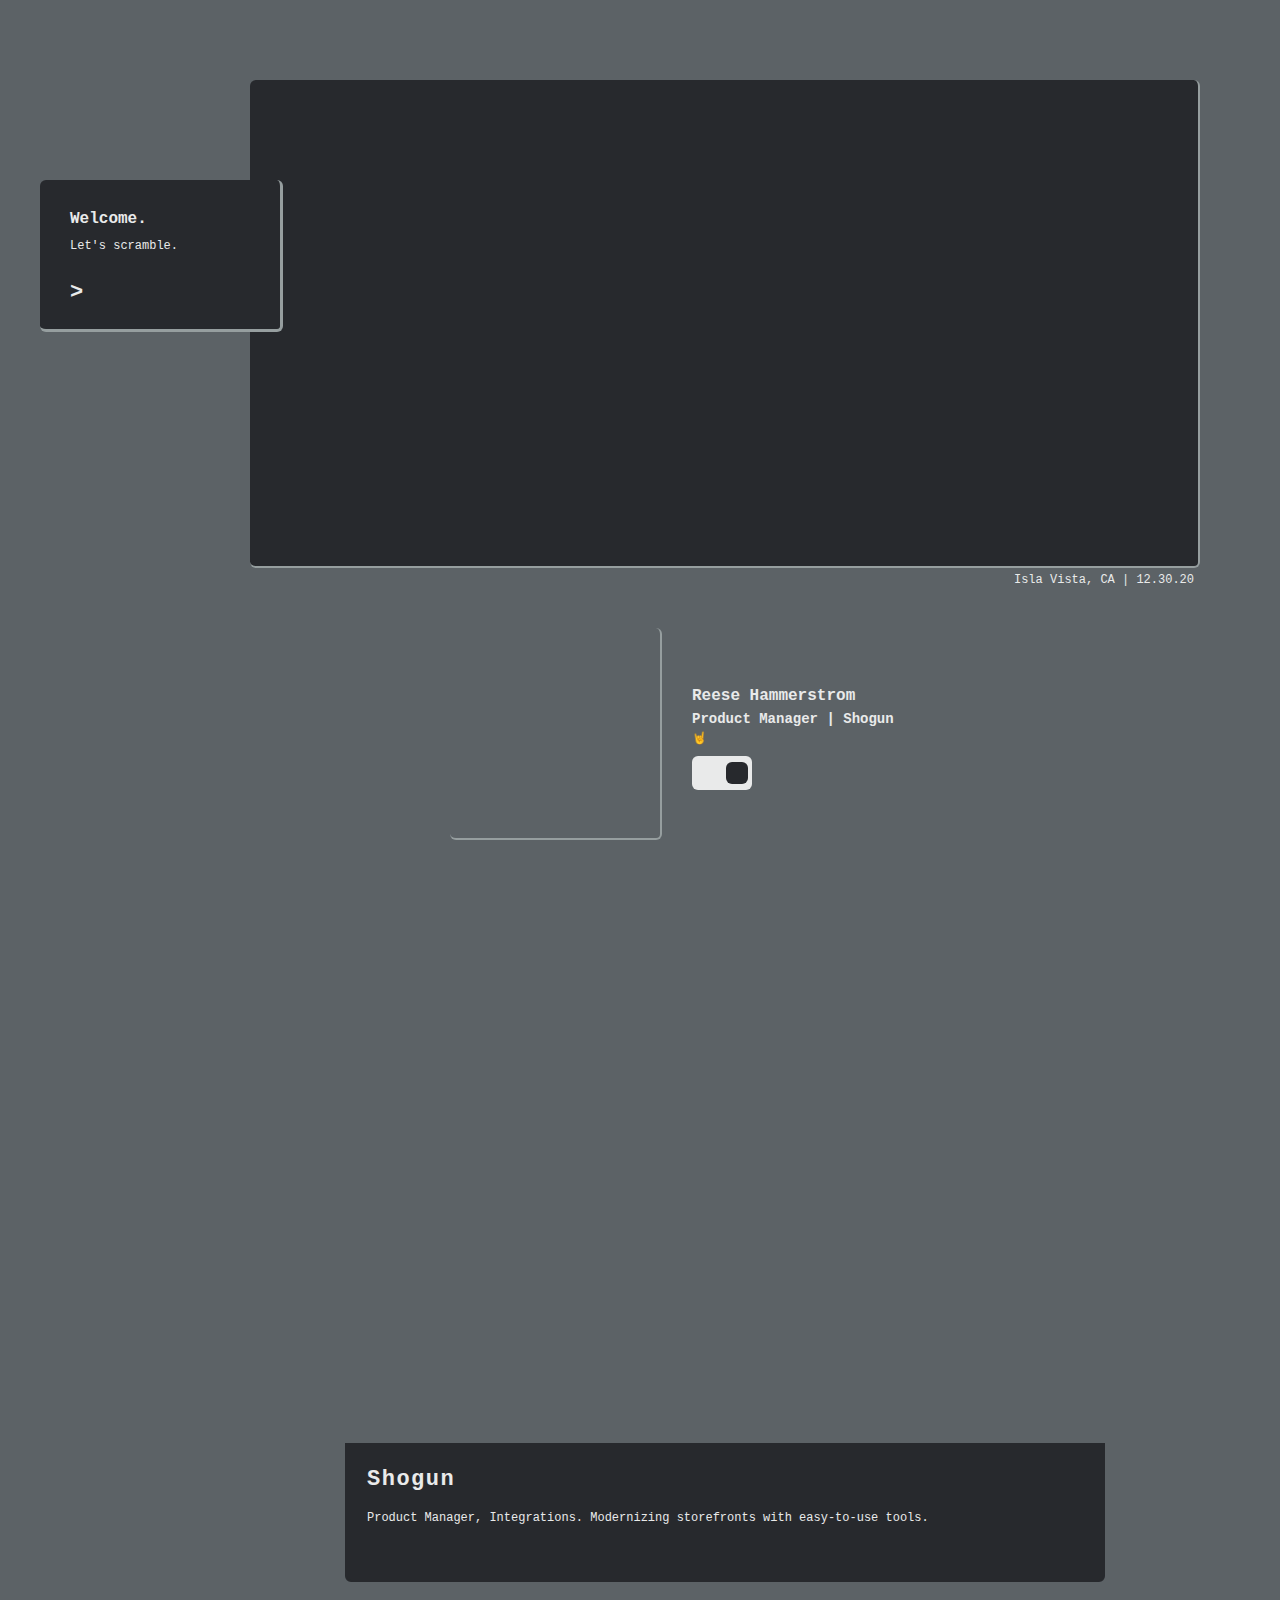
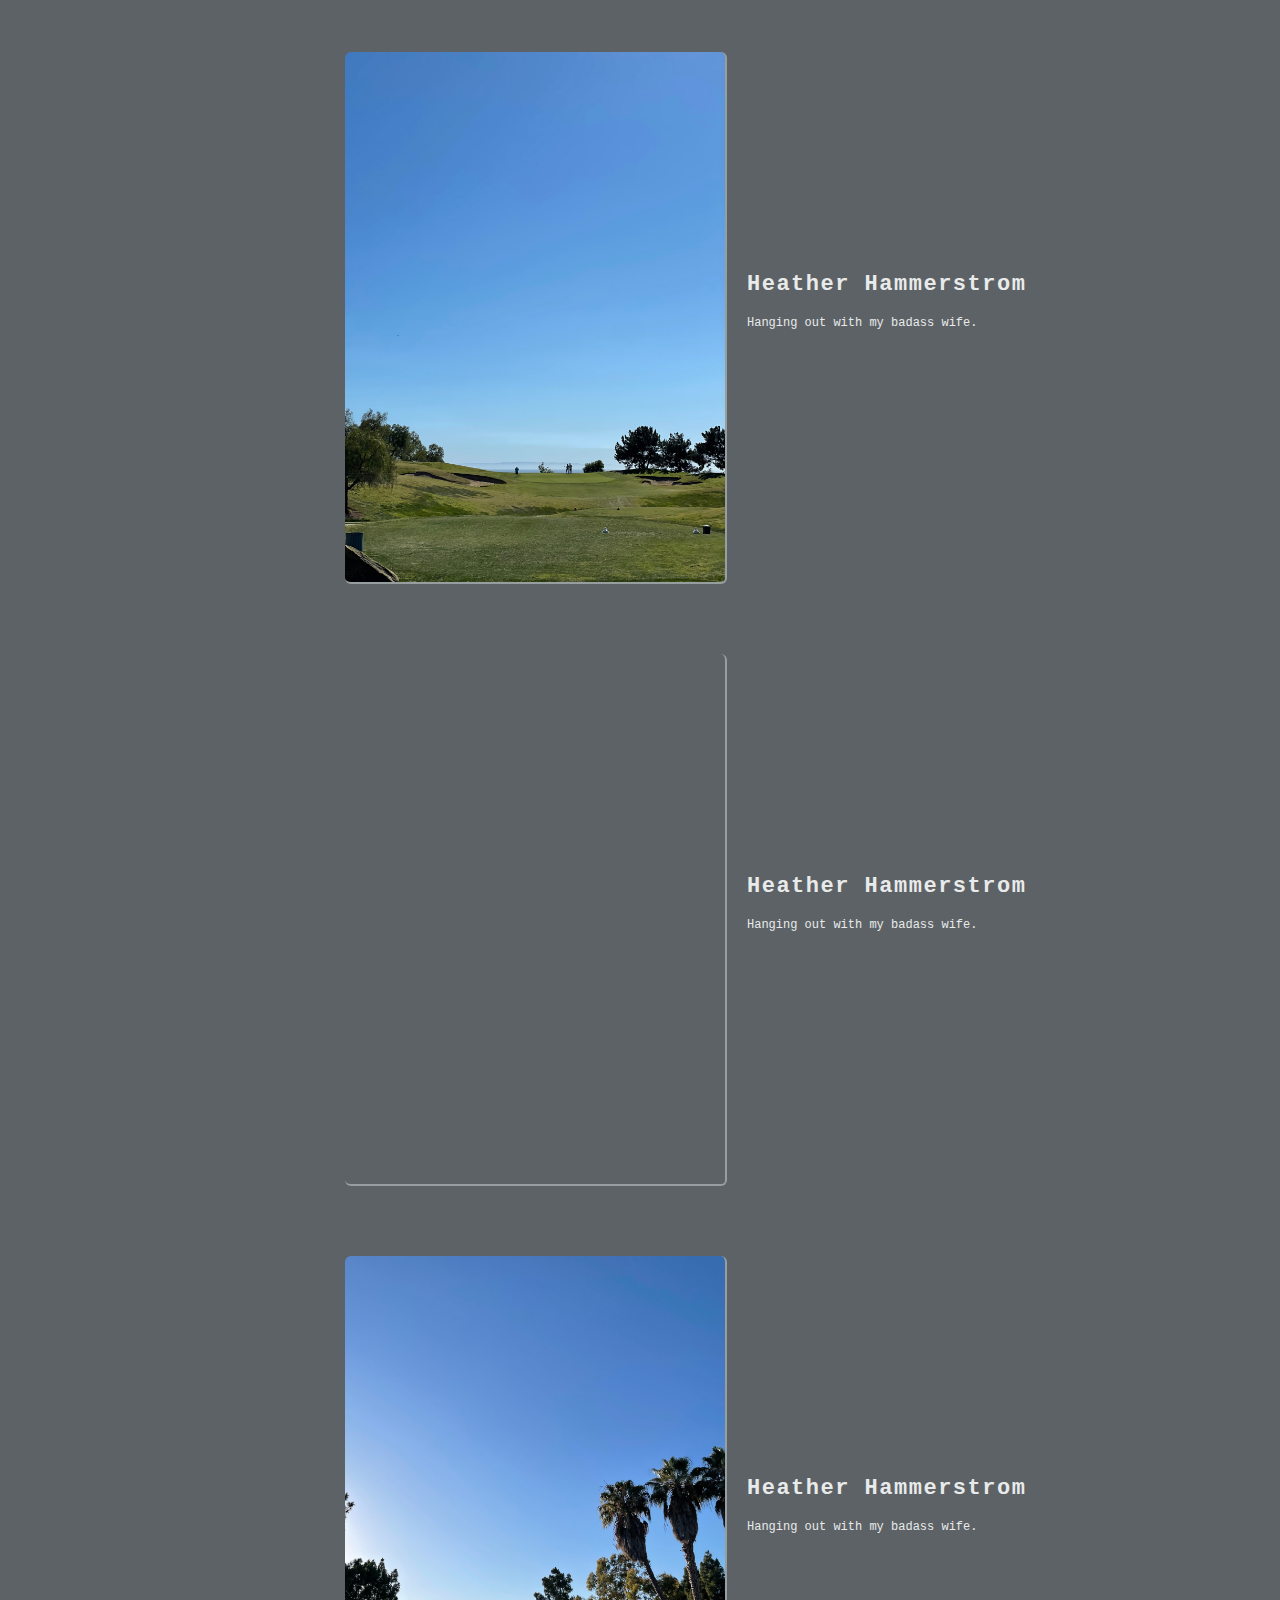
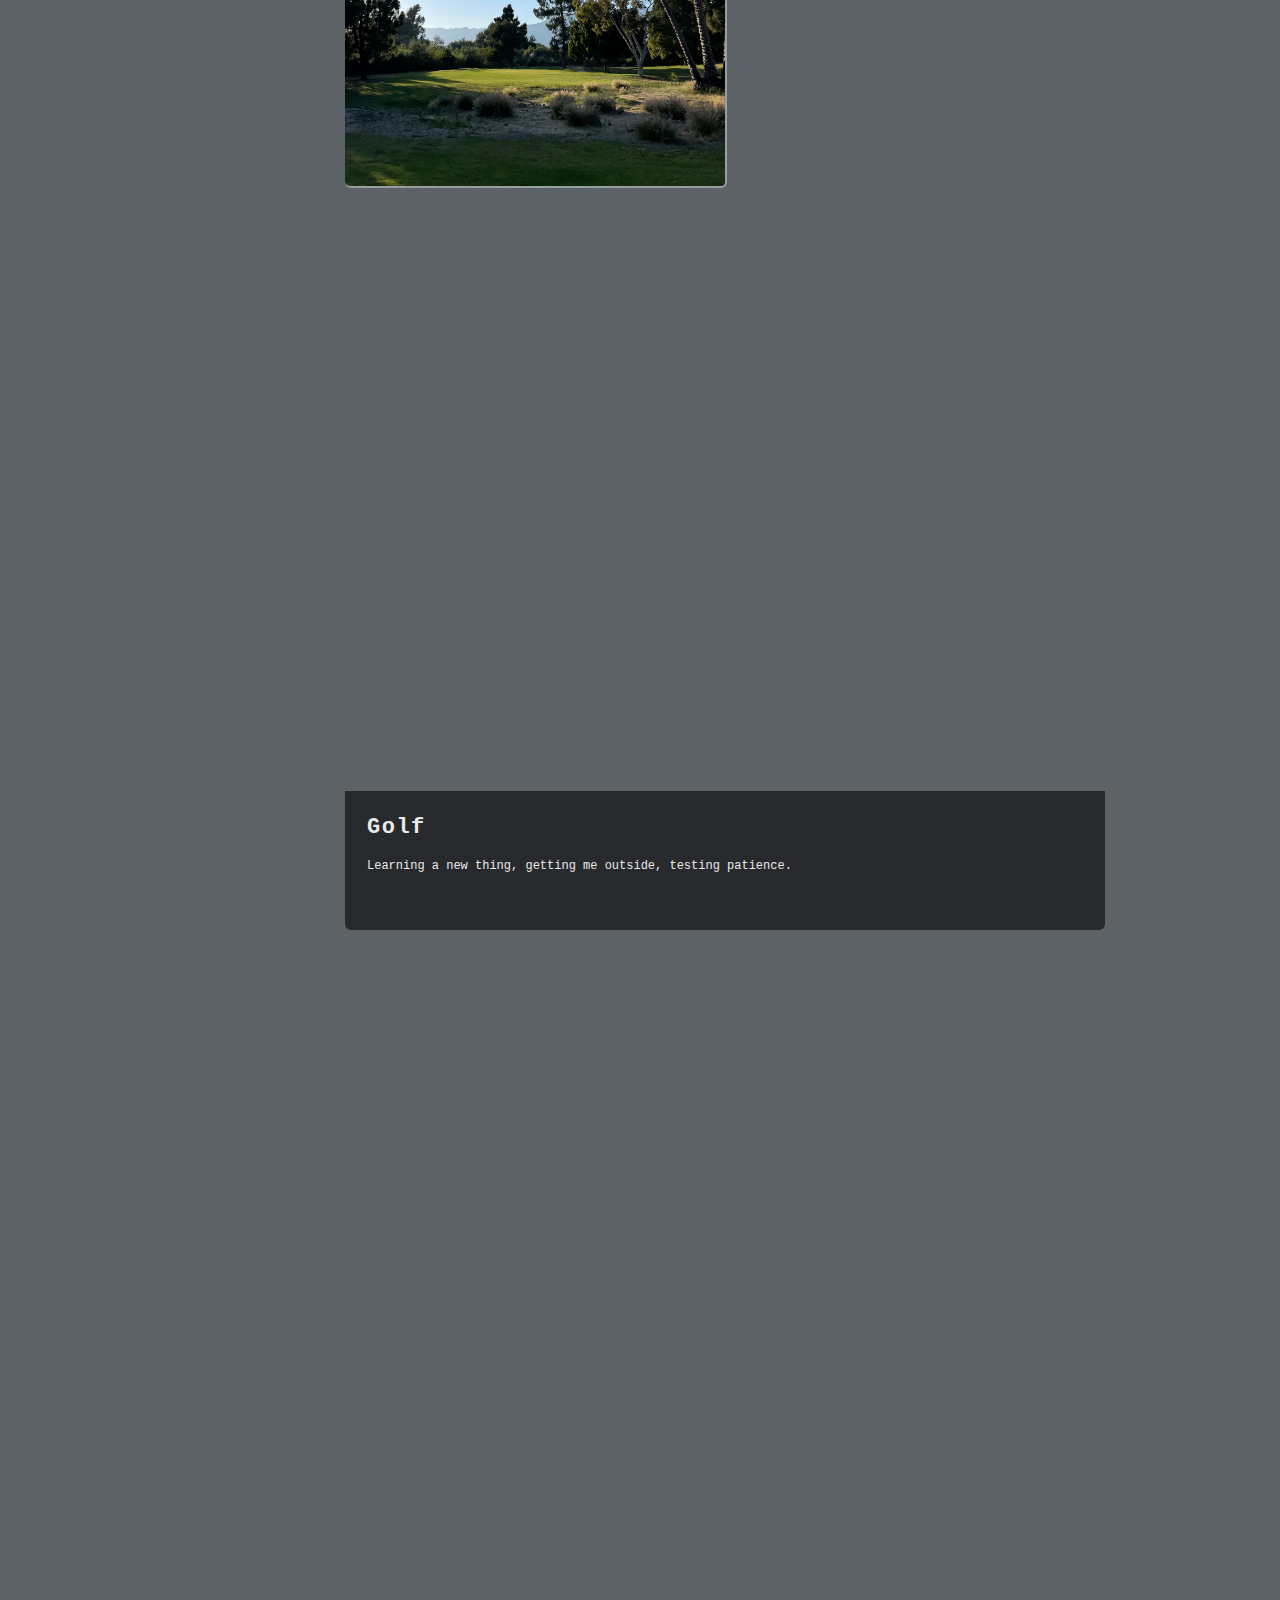
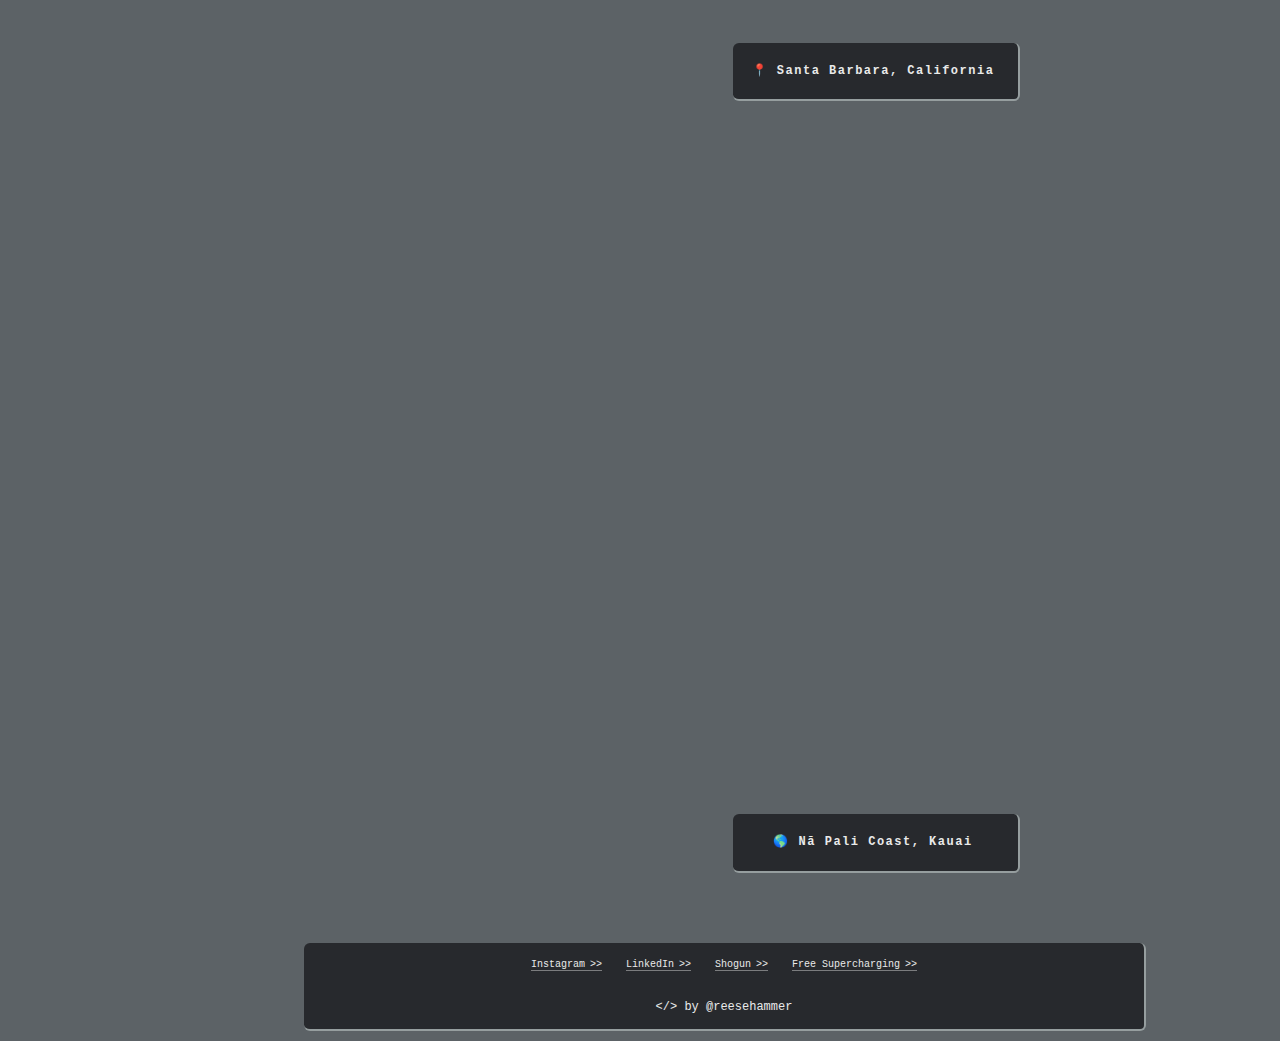
==== index.html @ 876a8505 "Update index.html" ====
<!DOCTYPE html>

<!--

----------------------------
----------------------------
----------------------------

||||||||||||      |||      |||
|||      |||      |||      |||
|||      |||      |||      |||
||||||||||||      |||      |||
||| \\\           ||||||||||||
|||  \\\          |||      |||
|||   \\\         |||      |||
|||    \\\        |||      |||
|||     \\\eese   |||      |||ammerstrom

----------------------------
----------------------------
----------------------------

Hey, what are you looking at? ;)
Pardon the slopy code, haven't figured out proper git forking yet

reesehammerstrom@gmail.com

-->


<html>

  <head>

    <title>@reesehammer</title>
    <link rel="stylesheet" type="text/css" href="home.css">
    <meta name="viewport" content="width=device-width,initial-scale=1.0 ,user-scalable=no">
	   <link rel="shortcut icon" type="image/png" href="hero_1.jpg"/>
	<!-- Global site tag (gtag.js) - Google Analytics -->
	<script async src="https://www.googletagmanager.com/gtag/js?id=G-FH03NK1CF1"></script>
	<script>
	  window.dataLayer = window.dataLayer || [];
	  function gtag(){dataLayer.push(arguments);}
	  gtag('js', new Date());

	  gtag('config', 'G-FH03NK1CF1');
	</script>

  </head>

  <body>

    <div class="master_wrap darkmode" id="toggleTheme">

      <div class="desktop">
    		<div class="d_cont">
    			<div class="d_content">
    				<h1>Welcome.</h1>
    				<p>Let's scramble.</p><div class="cycle">
                <section>
                	<h3>
                		<div>
                			<span>July 12<sup>th</sup> | Glen Annie</span>
                      <span>Heather</span>
                			<span>July 19 | TBD</span>
                			<span>July 26 | TBD</span>
                      <span>Invite only.</span>
                		</div>
                	</h3>
                </section>
              </div>
    			</div>
    		</div>
    	</div>


    <div class="mobile">
  		<!-- Main btn to open nav hide for now
        <div class="nav_btn" id="nav_btn">
          <button onclick="openNav()">+</button>
        </div>
      -->
  		<!-- Btn to close the nav when it's open -->
  		<div class="nav_hide_btn hide" id="close_nav">
  			<div class="close_nav">
  				<button onclick="closeNav()"></button>
  			</div>
  		</div>


  		<!-- The nav   -->
		<div class="nav hide" id="nav_bar">
  			<div class="nav_wrap">
	  				<div class="item">
	  					<button onclick="window.location.href = 'https://reesehammer.com/airtable'; " href="https://reesehammer.com/airtable">AirTable</button>
	  				</div>
		  			<div class="item">
		  				<button onclick="window.location.href = 'https://getshogun.com/'; " href="https://getshogun.com/">Yo</button>
		  			</div>
		  			<div class="item">
		  				<button onclick="window.location.href = 'https://getshogun.com/'; " href="https://getshogun.com/">Yo</button>
		  			</div>
		  			<div class="item">
		  				<button onclick="open_contact()">+</button>
		  			</div>
  			</div>
  		</div>


  		<!-- Nav Block (+) -->
  		<div class="hide" id="block_plus">
  			<div class="block">
	  			<div class="block_cont">
	  				<p>Yo</p>
	  			</div>
  			</div>
  		</div>


		<!-- hero img in hero -->
		<div class="intro" style="background-image: url(kauai.jpg);">

		</div><p class="caption">Isla Vista, CA | 12.30.20</p>



  		<div class="hero-fade">
        <div class="profile-img" style="background-image: url(headshot2020.jpg)">
  			</div>

  			<div class="intro-cont">
  				<div class="hero-txt">
            <h1>Reese Hammerstrom</h1>
            <h2>Product Manager | Shogun</h2>
            <p>&#129304;</p>

            <!-- theme changer -->
            <div class="togglebtn">
              <button onclick="toggleTheme()"></button>

              <label class="switch">
                <!-- <input type="checkbox"> -->
                <span class="slider round"></span>
              </label>
            </div>

          </div>
  			</div>
      </div><div class="main-content">

  			<!-- Start intro section -->

        <div class="quote">
          <div class="img-2" style="background-image: url(shogun.jpg);"></div>
          <div>
            <h3>Shogun</h3>
            <p>Product Manager, Integrations. Modernizing storefronts with easy-to-use tools.</p>
          </div>
        </div>

        <div class="quote horz">
          <div class="img-2" style="background-image: url(glen_2.jpg);"></div>
          <div>
            <h3>Heather Hammerstrom</h3>
            <p>Hanging out with my badass wife.</p>
            <!-- <p>Photo by <a href="http://seanrcollier.com/shop" target="_blank">Sean Collier</a></p> -->
          </div>
        </div>
	    
	<div class="quote horz">
          <div class="img-2" style="background-image: url(muni_18.jpg);"></div>
          <div>
            <h3>Heather Hammerstrom</h3>
            <p>Hanging out with my badass wife.</p>
            <!-- <p>Photo by <a href="http://seanrcollier.com/shop" target="_blank">Sean Collier</a></p> -->
          </div>
        </div>

	<div class="quote horz">
          <div class="img-2" style="background-image: url(twin_6.jpg);"></div>
          <div>
            <h3>Heather Hammerstrom</h3>
            <p>Hanging out with my badass wife.</p>
            <!-- <p>Photo by <a href="http://seanrcollier.com/shop" target="_blank">Sean Collier</a></p> -->
          </div>
        </div>

        <div class="quote">
          <div class="img-2" style="background-image: url(golf2.jpg);"></div>
          <div>
            <h3>Golf</h3>
            <p>Learning a new thing, getting me outside, testing patience.</p>
          </div>
        </div>

        <div class="quote full">
          <div class="img-2" style="background-image: url(sb.jpg);"></div>
          <div>
            <h3>&#x1f4cd; Santa Barbara, California</h3>
          </div>
        </div>

        <div class="quote full">
          <div class="img-2" style="background-image: url(han_bay.jpg);"></div>
          <div>
            <h3>&#127758; Nā Pali Coast, Kauai</h3>
          </div>
        </div>

		    	<!-- </div> -->


    </div>

 	<section class="footer">

    <div>
        <a target="_blank" href="https://www.instagram.com/reesehammer">Instagram</a>
        <a target="_blank" href="https://www.linkedin.com/in/reesehammer/">LinkedIn</a>
        <a target="_blank" href="https://getshogun.com/">Shogun</a>
        <a target="_blank" href="https://ts.la/reese51104
    ">Free Supercharging</a>
    </div>

    <div>
        <p>&lt;/&gt; by @reesehammer</p>
    </div>


</section></div>


  <!-- Toggle Theme -->
  <script>

    function toggleTheme() {
        var toggleThemeToDark = document.getElementById("toggleTheme");
        toggleThemeToDark.classList.toggle("lightmode");

        var toggleThemeToLight = document.getElementById("toggleTheme");
        toggleThemeToLight.classList.toggle("darkmode");

        var addStickButtonOne = document.getElementById("toggleTheme");
        toggleThemeToDark.classList.add("stay");
    }

  </script>


 	<!-- Open Nav -->
 	<script>

 		function openNav() {
		  	var hide_nav_btn = document.getElementById("nav_btn");
		  	hide_nav_btn.classList.add("hide");

		  	var open_nav = document.getElementById("nav_bar");
		  	open_nav.classList.remove("hide");

		  	var open_nav_2 = document.getElementById("nav_bar");
		  	open_nav_2.classList.add("nav-is-open");

		  	var close_nav_btn = document.getElementById("close_nav");
		  	close_nav_btn.classList.remove("hide");

        var nav_operer_animate_change  = document.getElementById("nav_btn");
        nav_operer_animate_change = add("nav-has-opened")
		}

	</script>


	<!-- Menu Close -->
	<script>

		function closeNav() {
			var close_close_btn_2 = document.getElementById("close_nav");
			close_close_btn_2.classList.add("hide");

			var close_nav_2 = document.getElementById("nav_bar");
			close_nav_2.classList.add("hide");

			var open_og_nav = document.getElementById("nav_btn");
			open_og_nav.classList.remove("hide");

			var block_1_close = document.getElementById("block_plus");
			block_1_close.classList.add("hide");
		}

	</script>

	<!-- Blaock 1 btn -->
	<script>

		function open_contact() {
			var block_plus = document.getElementById("block_plus");
			block_plus.classList.toggle("hide");
		}

	</script>





</div>

</body>
<!--

"Your world is a living expression of how you are using and have used your mind."
- Earl Nightingale

-->
</html>
---- home.css ----
/*

Colors:

DarkMode:
- White: #e9eaea
- Borders: #969E9F
- Link Underline: #e9eaea6e
- DarkMode Background Light: #5C6266
- DarkMode Background Dark: #27292d

LightMode:
- White: #27292d
- Borders: #969E9F
- DarkMode Background Light: #5C6266
- DarkMode Background Dark: #e9eaea


Other:
- [old] Dark: #18191a
- [old]: Light White: #e9eaead6

Media Query Notes:

Change desktop class on mobile:
	@media(max-width: 726px){
		.desktop {
			display: none;
		}
	}

only aply these classes to desktop:
	@media (min-width: 727px) {
		.mobile {
			width: 100%;
			margin: 80px 80px 0px 250px;
		}
	}

*/

/* Sitewide */

@font-face {
	font-family: Prime-Light;
	src: url(Prime/Prime-Light.woff) format('woff');
}
@font-face {
	font-family: Prime-Regular;
	src: url(Prime/Prime-Regular.woff) format('woff');
}

/* Lightmode On */
.lightmode, .lightmode .d_cont, .lightmode .main-content, .lightmode .quote div:nth-child(2), .lightmode .quote.horz div:nth-child(2), .lightmode .footer {
	background-color: #e9eaea;
}
.lightmode h1, .lightmode h2, .lightmode h3, .lightmode h3 span, .lightmode h4, .lightmode p, .lightmode a {
	color: #27292d;
}
.lightmode a {
	border-bottom: 1px solid #27292d6e;
}
.lightmode .d_cont {
	border-right:  3px solid #5C6266;
	border-bottom: 3px solid #5C6266;
	border-top: 1px solid #5C6266;
	border-left: 1px solid #5C6266;
	padding: 29px 20px 10px 19px;
}
.lightmode .intro {
	border-bottom: 2px solid #5C6266;
}
.lightmode .profile-img {
	border-right:  2px solid #5C6266;
	border-bottom: 2px solid #5C6266;
}
.lightmode .quote div:nth-child(2), .lightmode .quote.full div:nth-child(2), .lightmode .footer {
	border: 2px solid #5C6266;
}
.lightmode .footer {
	padding: 8px 40px 10px 38px;
}
.lightmode .togglebtn, .stay.darkmode .togglebtn {
		position: fixed;
    top: 10px;
    right: 10px;
    transition: 0.3s;
}

@media (max-width: 726px) {
	.lightmode .togglebtn {

	}
}

/* Lightmode Off */


/* StandardPageType */
.StandardPageType .footer div .togglebtn {
	margin: 0px 0px 0px 0px;
}
.StandardPageType.lightmode .togglebtn, .StandardPageType.stay.darkmode .togglebtn  {
    position: fixed;
    bottom: 10px;
		top: 91%;
    right: 10px;
    transition: 0.1s;
}
.StandardPageType .intro-cont {
	height: 100%;
}
.StandardPageType .footer {
	text-align: left;
	min-height: 131px;
	padding: 30px 10px 10px 20px;
}
.StandardPageType .footer div:first-child > div {
	margin: 0px;
}
.StandardPageType .footer p {
	margin: auto 8px auto auto;
}
.StandardPageType .footer div {
	margin: 0px;
}
.StandardPageType .mobile {
	margin: 80px 80px 0px 80px;
}
.StandardPageType .intro {
	background-position: 50% 69%;
}

@media (max-width: 727px) {
	.StandardPageType .mobile {
	    width: 100%;
	    margin: 0px 0px 0px 0px;
	}
}
/* StandardPageType Off */



h1 {
	font-family: Prime-Regular, "Courier Bold", Courier, Georgia, Times, "Times New Roman",
	serif; font-size: 16px;
	font-style: normal;
	font-variant: normal;
	font-weight: 700;
	margin: 0px 0px ;
	color: #e9eaea;
	line-height: 1.2;
	margin-bottom: 5px;
}
h2 {
	font-family: Prime-Light, "Courier Bold", Courier, Georgia, Times, "Times New Roman",
	serif; font-size: 14px;
	font-style: normal;
	font-variant: normal;
	font-weight: 700;
	margin: 0px 0px ;
	color: #e9eaea;
}

h3 {
	font-family: Prime-Light, "Courier Bold", Courier, Georgia, Times, "Times New Roman", serif;
	font-size: 22px;
	font-style: normal;
	font-variant: normal;
	font-weight: 700;
	margin: 0px 0px 10px 0px ;
	color: #e9eaea;
	line-height: 1.4;
	letter-spacing: 1.5px;
}
h3 span {
	margin-left: 6px;
	margin-top: 4px;
	position: absolute;
	overflow: hidden;
	opacity: 0;
	color: #e9eaea;
	font-weight: 600;
	letter-spacing: 2px;
	font-size: 14px;
	font-family: Prime-Regular, "Courier Bold", Courier, Georgia, Times, "Times New Roman", serif;
	max-width: 300px;
}
h4 {
	font-family: Prime-Light, "Courier Bold", Courier, Georgia, Times, "Times New Roman", serif;
	font-size: 14px;
	font-style: normal;
	font-variant: normal;
	font-weight: 100;
	padding: 50px 0px 5px 0px;
	margin: 0;
	color: #e9eaea;
	letter-spacing: 1.4px;
}
p {
	font-family: Prime-Light, "Courier Bold", Courier, Georgia, Times, "Times New Roman", serif;
	font-size: 12px;
	font-style: normal;
	font-variant: normal;
	font-weight: 400;
	line-height: 2;
	margin: 0px 0px ;
	color: #e9eaea;
}
a {
	font-family: Prime-Light, "Courier Bold", Courier, Georgia, Times, "Times New Roman", serif;
	font-size: 10px;
	font-style: normal;
	font-variant: normal;
	font-weight: 400;
	line-height: 2;
	margin: 0px 0px ;
	color: #e9eaea;
	text-decoration: none;
	border-bottom: 1px solid #e9eaea6e;
}
a::after {
	content: '>>';
	margin-left: 5px;
	font-size: 10px;
}
a.anchor::after {
	content: 'vv';
	margin-left: 5px;
	font-size: 10px;
}
ul {
	margin: 0px 0px;
	padding: 0px 0px 0px 17px;
}
li {
	font-family: Prime-Light, "Courier Bold", Courier, Georgia, Times, "Times New Roman", serif;
	color: #e9eaea;
	font-size: 12px;
	margin: 10px 0px 0px 0px;
	line-height: 1.5;
	list-style-type: circle;
}
body, body > div {
    min-height: 100%;
    background-color: #5C6266;
		margin: 0px;
}

/* highest level container */
.master_wrap {
	display: flex;
}

/* Theme Changer*/
.togglebtn {
	padding: 5px 0px;
	display: flex;
}

/* DESKTOP */
.desktop {
}

.d_cont {
	width: 200px;
	background-color: #27292D;
	display: flex;
	border-right: 3px solid #969E9F;
	border-radius: 6px;
	border-bottom: 3px solid #969E9F;
	position: fixed;
	padding: 30px 20px 10px 20px;
	/* margin: auto; */
	top: 20%;
	left: 40px;
}
.d_content {
	margin: auto auto auto 10px;
}

/* Desktop Nav */
@media (min-width: 1285px) {
	.close_nav {
		bottom: 85px !important;
		right: 65px !important;
	}
}


@media(max-width: 726px){
	.desktop {
		display: none;
	}
}


/* MOBILE */
@media (min-width: 727px) {


	.mobile {
		width: 100%;
		margin: 80px 80px 0px 250px;
	}

	.nav_btn {
		right: 85px !important;
	}

	.close_nav {
		padding: 3px !important;
		width: 40px !important;
    height: 40px !important;
		background-color: #27292d !important;
	}

	.close_nav button {
		background-color: #18191a !important;
	}
}
/*
Go here to upload images:
http://www.freeimagehosting.net/upload.php
*/


/* toggle button*/

.togglebtn button {
	width: 60px;
	height: 34px;
	z-index: 1;
	opacity: 0;
	padding: 0px;
	border: none;
}

.switch {
  position: relative;
  display: inline-block;
  width: 60px;
  height: 34px;
	margin-left: -60px;
}

.switch input {
  opacity: 0;
  width: 0;
  height: 0;
}

.slider {
  position: absolute;
  cursor: none;
  top: 0;
  left: 0;
  right: 0;
  bottom: 0;
  background-color: #27292D;
  -webkit-transition: .4s;
  transition: .4s;
}

.slider:before {
  position: absolute;
  content: "";
  height: 22px;
  width: 22px;
  left: 4px;
  bottom: 6px;
  background-color: #e9eaea;
  -webkit-transition: .4s;
  transition: .4s;
}

input:checked + .slider, .darkmode .slider {
  background-color: #e9eaea;
}

input:checked + .slider:before, .darkmode .slider:before {
  -webkit-transform: translateX(30px);
  -ms-transform: translateX(30px);
  transform: translateX(30px);
	background-color: #27292D;
}

.slider.round {
  border-radius: 6px;
}

.slider.round:before {
  border-radius: 6px;
}

/* end switch  */



/* Dev 032820 */

/* vvv NAV BTSN vvv */
.nav_btn {
	width: 50px;
	height: 50px;
	position: fixed;
	bottom: 85px;
	right: 15px;
	display: flex;
	animation: nav_fade 1.3s;
}
.close_nav {
	background-color: #18191a;
	width: 20px;
	height: 20px;
	position: fixed;
	bottom: 10px;
	right: 10px;
	display: flex;
	z-index: 10;
	animation: open_nav_2 0.5s;
	padding-top: 3px;

}
.nav_btn button {
	height: 100%;
	width: 100%;
	background: #18191a;
	border: 0px;
	padding: 0px;
	color: #e9eaead6;
}
.close_nav button {
	height: 100%;
    width: 100%;
    color: #e9eaead6;
    font-size: 8px;
    padding: 0px;
    border: 0px;
    background-color: #27292d;
    transform: rotate(180deg);
}
.nav-btn .bar {
	height: 2px;
    background-color: #000;
    width: 100%;
    margin: 0 auto 1px auto;
    display: inline-block;
}
.hide {
	display: none;
}
/* ^^^ NAV BTNS ^^^ */

/* vvv NAV MENU vvv */
.nav {
	position: fixed;
	width:100%;
	max-width: 420px;
	bottom: -5px;
    animation: open_nav 0.4s;
    transition-timing-function: ease-in-out;
}
.nav_wrap {
	height: 100%;
	width: 100%;
	display: flex;
	background-color: #18191a;
	padding: 0px 0px 5px 0px;
	border-top: 1px solid #e9eaea50;
}
.item {
	width: 25%;
	height: 21vh;
	background-color: #18191a;
	display: flex;
}
.item button {
	color: #e9eaea;
    width: 100%;
    margin: auto;
    height: 69px;
    background-color: #18191a;
    border: none;
    border-right: 1px solid #e9eaea85;
		font-size: 12px;
}
.nav_wrap .item:last-child button {
    border-right: none;
}
/* ^^^ NAV MENU ^^^ */

/* Blocks */

.block {
	position: fixed;
    bottom: 21vh;
    background-color: #18191a;
    width: 100%;
		max-width: 420px;
    margin-bottom: 1px;
    animation: open_nav 0.4s;
    transition-timing-function: ease-in-out;
    height: 21vh;
    display: flex;
}

.block_cont {
	margin: auto;
}
.caption {
    text-align: right;
    margin-right: 6px;
}

.hero-txt h2 {}

.footer {
    margin: 40px auto 10px auto;
    background-color: #27292d;
    padding: 10px 40px;
    border-radius: 6px;
    border-right: 2px solid #969E9F;
    border-bottom: 2px solid #969E9F;
    text-align: center;
    width: 80%;
}

.footer a {
    margin: 0px 10px;
		font-family: Prime-Light, "Courier Bold", Courier, Georgia, Times, "Times New Roman", serif;
}

.footer div:first-child {
    margin-top: 0px;
}

.footer div {
    margin-top: 20px;
}

.footer div:last-child {
	display: flex;
}

.footer p {
	margin: 0px auto;
}

.horz {
	display: flex;
}

.img-2 {
    height: 530px;
    background-size: cover;
    background-position: 50% 50%;
    border-top-right-radius: 6px;
    border-top-left-radius: 6px;
    margin: auto;
    margin-bottom: 3px;
}

.horz .img-2 {
	min-height: 530px;
	width: 50%;
	border-radius: 6px;
	margin: 0px;
	border-right: 2px solid #969E9F;
	border-bottom: 2px solid #969E9F;
	background-position: 100% 50%;
}
.full .img-2 {
	height: 75vh;
	border-radius: 6px;
	background-position: 50% 50%;
}

.quote div:nth-child(2) {
    background-color: #27292D;
    padding: 20px 20px 50px 20px;
    border-bottom-right-radius: 6px;
    border-bottom-left-radius: 6px;
		border: 2px solid #27292D;
}
.quote.horz div:nth-child(2) {
	border-bottom-left-radius: 0px;
	margin: auto;
	margin-left: 0px;
	background-color: #5C6266;
	border: none;
}
.quote.full {
	width: calc(100% + 310px);
	margin-left: -240px;
}
.quote.full div:nth-child(2) {
	border-radius: 6px;
  max-width: 250px;
  margin: -35px 250px 0px auto;
	padding: 20px 20px 10px 15px;
	border-right: 2px solid #969E9F;
	border-bottom: 2px solid #969E9F;
	border-left: none !important;
	border-top: none !important;
	text-align: center;
}
.quote.full div:nth-child(2) h3 {
	font-size: 12px;
}


/* Animations */

@keyframes open_nav {
    0%   {transform: translateY(10px);}
    50%  {transform: translateY(-5px);}
    100% {transform: translateY(0px);}
}

@keyframes open_nav_2 {
	0%   {transform: translate(-5px, -5px);opacity: 0;}
    60% {opacity: 0.2;}
    100% {transform: translate(0px, 0px);opacity: 1;}
}
/* how do we so exit animations
looks like we might have to add to classes at the same time, but that's kind
*/



/* end nav menu */

/* start intro */
.intro {
	background-color: #27292d;
	color: #e9eaea;
	background-size:cover;
	background-position: 50% 30%;
	height: 54vh;
	/* animation: hero_slide 30s linear; */
	/* margin: 80px 80px 80px 80px; */
	border-radius: 6px;
	border-right: 2px solid #969E9F;
	border-bottom: 2px solid #969E9F;
	/* max-width: 800px; */
	/* border-top: 3px solid #969E9F; */
	/* border-left: 3px solid #969E9F; */
}

@keyframes hero_slide {
    0%   {background-position: 100% 50%;}
    100% {background-position: 0% 50%;}
}


.hero-fade {
	/* position: absolute; */
	/* height: 40vh; */
	width: 80%;
	/* background-image: linear-gradient(-170deg, #FFFFFF00 66%, #27292d 82%); */
	display: flex;
	/* max-width: 100%; */
	margin: 36px 0px 60px 20%;
}
.profile-img {
	height: 210px;
	width: 210px;
	background-size: cover;
	background-position: 54% 50%;
	border-radius: 6px;
	margin: auto 10px 0px 10px;
	border-right: 2px solid #969E9F;
	border-bottom: 2px solid #969E9F;
}

.intro-cont {
	margin: auto auto auto  20px;
	padding: 0px;
	height: 95px;
	display: flex;
	/* line-height: 1.2; */
	/* width: 100%; */
}
.hero-txt {
	margin: auto 0px auto 0px;
	/* width: 100%; */
}




.main-content {
	width: 100%;
	background-color: #5C6266;
}

/* Homepage hero */
.main {
    height: 500px;
    display: flex;
}
.header h1 {
	font-size: 32px;
	font-weight: 100;
	margin: 0px 0px;
	color: #ededed;
}
.header h2 {
	font-size: 18px;
	margin: 0px 0px;
	font-weight: 200;
	color: #ededed;
}
.header p {
	margin: 30 0 0px 0;
}


/* Reese dev 032920
.body-section-1 {
	width: 100%;
	background: #27292d;
	height: 75vh;
	display: flex;
}*/

.cycle section {
	margin: 0px auto 0px 0px;
	padding: 20px 0px 0px 0px;
	max-width: 300px;
}
.cycle h3 > div {
	display: inline;
}
.cycle h3 > div::before {
	content: '>';
}
.cycle.airtable h3 > div::before {
	content: 'How To';
}
.cycle span {
	animation: rotateWordsFirst 12s infinite;
	-webkit-animation: rotateWordsFirst 12s infinite;
}
.cycle.airtable span {
	animation: rotate3Items 12s infinite;
	-webkit-animation: rotate3Items 6s infinite;
}

.cycle span:nth-child(2) {
	-webkit-animation-delay: 2.4s;
	        animation-delay: 2.4s;
}
.cycle.airtable span:nth-child(2) {
	-webkit-animation-delay: 2s;
	        animation-delay: 2s;
}
.cycle span:nth-child(3) {
	-webkit-animation-delay: 4.8s;
	        animation-delay: 4.8s;
}
.cycle.airtable span:nth-child(3) {
	-webkit-animation-delay: 4s;
	        animation-delay: 4s;
}
.cycle.airtable span:nth-child(1)::after {
	content: '(1 of 3)';
	font-size: 6px;
	color: #a7a7a7;
	margin: 7px 0px 0px 3px;
	position: absolute;
}
.cycle.airtable span:nth-child(2)::after {
	content: '(2 of 3)';
	font-size: 6px;
	color: #a7a7a7;
	margin: 7px 0px 0px 3px;
	position: absolute;
}
.cycle.airtable span:nth-child(3)::after {
	content: '(3 of 3)';
	font-size: 6px;
	color: #a7a7a7;
	margin: 7px 0px 0px 3px;
	position: absolute;
}

.cycle span:nth-child(4) {
	-webkit-animation-delay: 7.2s;
	        animation-delay: 7.2s;
}
.cycle span:nth-child(5) {
	-webkit-animation-delay: 9.6s;
	        animation-delay: 9.6s;
}
.quote {
	padding: 0px;
	width: 80%;
	margin: 70px auto;
}



/* Reese Dev: 1:24AM
042620 */

/* pasted code from Nomad test page  */

@-webkit-keyframes rotateWordsFirst {
    0% {
			opacity: 1;
			-webkit-animation-timing-function: ease-in;
			animation-timing-function:
			ease-in;
			width: 100%;
		}
    100% {
			opacity: 1;
			width: 100%;
		}
}

@keyframes rotateWordsFirst {
	0% {
		opacity: 0.7;
		width: 100%;
		/* bottom: 0px; */
	}
	19% {
		/* top: 60px; */
		opacity:1;
	}
	20% {
		/* opacity:0.2; */
	}
	29% {
		/* opacity: 0.1; */
	}
	30% {
		/* top: -15px; */
		opacity: 0;
	}
	31% {
	}

	100% {
		width: 0%;
		opacity: 0;
	}
}

@keyframes rotate3Items {
	0% {
		opacity: 0.7;
		width: 100%;
		padding-left: 20px;
	}
	5% {
		padding-left: 24px;
	}
	20% {
		opacity:1;
		padding-left: 24px;
	}
	20% {
		padding-left: 24px
	}
	40% {
		opacity: 0;
		padding-left: 22px;
	}
	100% {
		width: 0%;
		opacity: 0;
	}
}

@keyframes nav_fade {
	0% {
		opacity: 0;
		bottom: 45px;
	}
	80% {
		opacity: 0;
		bottom: 45px;
	}
	100% {
		opacity: 1;
		bottom: 85px;
	}
}



/* Homepage Mobile Overrides */
@media (max-width: 727px) {
	.intro {
		border-right: 0px;
		border-top-left-radius: 0px;
		border-top-right-radius: 0px;
	}
	.hero-fade {
		margin: 30px 0px;
		width: 100%;
	}
	.profile-img {
		height: 15vh;
		width: 13vh;
	}
	.quote {
		width: calc(100% - 20px);
		margin: 70px 10px;
	}
	.quote.full {
		width: 100%;
		margin-left: 0px;
	}
	.img-2 {
		height: 330px;
	}
	.horz .img-2 {
		width: 100%;
		min-height: 330px;
	}
	.full .img-2 {
		height: 50vh;
		border-radius: 0px;
	}
	.quote.full div:nth-child(2) {
		margin: -23px auto 0px auto;
		padding: 10px 20px 0px 20px;
		text-align: center;
	}
	.footer {
		margin: 40px 5px 10px 5px;
		width: calc(100% - 90px);

	}

}






/* Noter */
.Noter .banner {
	width: 100%;
	height: 30vh;
	background-color: #27292d;
	display: flex;
	background-image: url(hero_1.jpg);
  background-size: cover;
  background-position: 50% 27%;
}
.Noter .banner h1 {
	line-height: 1;
	margin: 0px;
}
.Noter .banner div {
	border-top: 5px solid #e9eaead6;
	margin: 20px auto auto 20px;
	padding: 15px 60px 12px 15px;
	border-left: 5px solid #e9eaead6;
}
.Noter .option-1 {
	display:flex;
	width: 100%;
	height: 100%;
	background-color: #5C6266;
}
.Noter .option-1 ul {
	margin: 0px 0px;
  width: 100%;
  list-style-type: none;
  padding: 0px;
}
.Noter .option-1 li {
	display: flex;
	background-color: #27292d;
	padding: 30px 5px;
	width: 50%;
	margin: 0px auto 20px auto;
	border: 2px solid #e9eaead6;
	border-radius: 6px;
	border-top: 1px solid #e9eaead6;
	border-left: 1px solid #e9eaead6;
}
.Noter .option-1 li:first-child {
	margin-top: -55px;
}
@media (max-width: 726px) {
	.Noter .option-1 li {
		width: calc(100% - 40px);
		padding: 10px 0px;
	}
}
.Noter .option-1 a {
	display: flex;
}
.Noter .option-1 li > div {
	display: flex;
}
.Noter .option-1 .content {
	display: block;
}
.option-1 button {
	background-color: #27292d;
	color: #e9eaead6;
	border: 0px;
	font-family: Prime-Light, "Courier Bold", Courier, Georgia, Times, "Times New Roman", serif;
	padding: 0px;
	width: calc(100% - 13px);
	text-align: left;
	cursor: pointer;
	min-width: 150px;
}
.Noter .form {
	padding: 20px 0px;
}
.Noter .option-1 div {
	margin: auto;
}
.Noter .option-1 .hide {
	display: none;
}
/* End Noter */

/*
StandardPageType
- Bachelor Party Page
CTA to open/close form */
.BachParty h1 {
	font-size: 26px;
	margin: 40px 15px;
}
.BachParty h3 {
	margin: 0px 15px 0px 15px;
}
.BachParty h5 {
	padding: 0px 0px 10px 0px;
	color: #e9eaea;
	font-weight: 100;
	font-size: 18px;
	margin: 10px 0px 0px 0px;
	font-family: Prime-Regular, "Courier Bold", Courier, Georgia, Times, "Times New Roman",
	serif;
}
.BachParty.lightmode h5 {
	color: #27292d;
}
.BachParty .details a {
    font-size: 12px;
}
.BachParty .hero-txt h5:last-child {
	margin-bottom: 10px;
}
.BachParty .intro.light {
    display: none;
}
.BachParty.lightmode .intro.light {
    display: block;
}
.BachParty.lightmode .intro.dark {
    display: none;
}
.BachParty .main-content > h5 {
	margin-left: 15px;
}
.BachParty .hero-txt p {
	padding: 0px 0px 10px 0px;
}
.BachParty .intro-cont {
    margin: 15px 15px 70px 15px;
    background-color: #27292d;
    padding: 25px 30px 30px 30px;
    border-radius: 6px;
		letter-spacing: 0.5px;
		border-right: 2px solid #969E9F;
		border-bottom: 2px solid #969E9F;
}
.BachParty.lightmode .intro-cont {
	background-color: #e9eaea;
  border: 2px solid #969E9F;
  padding: 23px 30px 30px 28px;
}
.BachParty .hero-fade {
    display: block;
		margin: 0px;
    width: 100%;
}
.BachParty .details {
    background-color: #27292d;
    margin: 15px;
    border-radius: 6px;
    padding: 50px 50px 50px 50px;
		letter-spacing: 0.5px;
		border-right: 2px solid #969E9F;
		border-bottom: 2px solid #969E9F;
}
@media (max-width: 726px) {
	.BachParty .details {
		padding: 30px 15px 10px 15px;
	}
}
.BachParty .details p {
    margin-top: 15px;
}
.BachParty #rsvp-row a::after {
    display: none;
}
.BachParty #rsvp-row button {
    color: #27292d;
    background: #e9eaea;
    border-radius: 6px;
    padding: 12px 15px;
		font-family: Prime-Regular, "Courier Bold", Courier, Georgia, Times, "Times New Roman", serif;
		margin: 0px 0px 25px 0px;
}
.BachParty .footer {
    margin: 65px 15px 30px 15px;
    padding: 15px;
    width: calc(100% - 60px);
    min-height: 68px;
    text-align: center;
}
.BachParty.StandardPageType .footer div .togglebtn {
    margin: 0px auto;
}
/* bach party update 060821 */




/* End Bach Party */


/* Start Shogun Resume */
body .resume-shg {
	background-color: rgb(26, 33, 42);
}
body .resume-shg.lightmode, .resume-shg.lightmode .main-content, .resume-shg.lightmode .footer {
	background-color: rgb(50, 60, 74);
}
.resume-shg .main-content {
	background-color: rgb(26, 33, 42);
}
.resume-shg h1, .resume-shg.lightmode h1 {
	font-family: Lato, "Helvetica Neue", Helvetica, Arial, sans-serif;
	font-weight: 900;
  font-size: 20px;
  letter-spacing: 0.5px;
	color: #e9eaea;
}
.resume-shg h2, .resume-shg.lightmode h2 {
	font-family: Lato, "Helvetica Neue", Helvetica, Arial, sans-serif;
	color: #e9eaea;
	text-transform: uppercase;
	padding: 10px 0px 0px 0px;
}
.resume-shg h3, .resume-shg.lightmode h3 {
	font-family: Lato, "Helvetica Neue", Helvetica, Arial, sans-serif;
	font-size: 15px;
	color: #e9eaea;
}
.resume-shg h4 {
	font-family: Lato, "Helvetica Neue", Helvetica, Arial, sans-serif;
  text-transform: uppercase;
  color: #fff;
  font-weight: 900;
  font-size: 16px;
}
.resume-shg.lightmode h4, .resume-shg.lightmode li {
	color: rgb(26, 33, 42);
}
.resume-shg h4 span {
	text-transform: none;
}
.resume-shg p, .resume-shg a {
	font-family: Lato, "Helvetica Neue", Helvetica, Arial, sans-serif;
	letter-spacing: 0.02em;
}
.resume-shg .cv p {
    margin-bottom: 10px;
}
.resume.lightmode p {
	color: #e9eaea;
}
.resume-shg li {
	font-family: Lato, "Helvetica Neue", Helvetica, Arial, sans-serif;
	margin: 12px 0px 0px 0px ;
	letter-spacing: 0.02em;
}
.resume-shg li span {
    margin-left: 5px;
    color: rgb(79, 98, 123);
}
.lightmode.resume-shg li span {
    margin-left: 2px;
    color: rgb(26, 33, 42);
}
.resume-shg ul ul {
	padding: 0px 0px;
}
.resume-shg ul ul li {
	padding-bottom: 15px;
	list-style-type: none;
}
.resume-shg .hero-fade, .resume-shg .profile-img {
	display: block;
	margin: 0px auto;
	max-width: 275px;
}
.resume-shg .profile-img {
	border-right: 2px solid rgb(79, 98, 123);
  border-bottom: 2px solid rgb(79, 98, 123);
}
.resume-shg .profile-img {
	width: 275px;
}
.resume-shg .intro-cont {
	margin: 12px 0px 22px 12px;
}
.resume-shg .hero-txt h4 {
	padding: 5px 0px 0px 0px;
	font-size: 14px;
	text-transform: none;
	color: #e9eaea;
}
.resume-shg .cta a {
	background-color: rgb(231, 75, 144);
	border: 1px solid rgb(231, 75, 144);
	padding: 8px 14px 6px 14px;
	text-transform: uppercase;
	color: rgb(255, 255, 255);
	border-radius: 2px;
	font-size: 11px;
	letter-spacing: 1px;
	line-height: 14px;
	cursor: pointer;
	word-spacing: -0.3px;
	display: inline-flex;
	margin: 0px 0px 15px 0px;
}
.resume-shg.lightmode .footer .cta a {
	border: 1px solid rgb(231, 75, 144);
}
.resume-shg .cta a::after {
	display: none;
}
.resume-shg .intro {
	height: 16vh;
}
.resume-shg .icon::after {
	display: none;
}
.resume-shg .icon {
	border-bottom: none;
}
.resume-shg .icon img {
	margin: 10px 0px 0px 0px;
	width: 20px;
	height: 20px;
}
.resume-shg .quote {
	background-color: rgb(50, 60, 74);
	padding: 0px 0px 50px 0px;
	margin: 0px auto 70px auto;
	border-radius: 6px;
	max-width: 800px;
}
.resume-shg .quote.objective, .resume-shg .quote.references {
	padding: 40px 0px 50px 0px;
}
.resume-shg .quote.references a {
    font-size: 12px;
}
.resume-shg.lightmode .quote {
	background-color: #e9eaea;
}
.resume-shg .quote > div {
	padding: 0px 40px;
}
.resume-shg .main-content > div:last-child {
	margin: 0px auto 40px auto;
}
.resume-shg .page-title {
	display: flex;
}
.resume-shg .page-title h3 {
	font-size: 20px;
  border-bottom: 1px solid rgb(79, 98, 123);
  margin: 0px 0px 40px 0px;
}
.resume-shg .title {
	margin: 0px auto;
	width: 80%;
	max-width: 800px;
}
.resume-shg .footer {
	background-color: rgb(26, 33, 42);
	border: none;
	min-height: 179px;
	margin: 0px auto 40px auto;
	padding: 0px;
	text-align: center;
}
.resume-shg .footer p {
	margin: 10px 0px 0px 0px;
}
.resume-shg.lightmode .footer p {
	color: #e9eaea;
}
.resume-shg .footer a {
	font-size: 12px;
}
.resume-shg.lightmode .footer a {
	color: #e9eaea;
	border-bottom: 1px solid #e9eaea6e;
}
.resume-shg.StandardPageType .footer div .togglebtn {
	margin: 0 auto;
}

.resume-shg.darkmode .slider:before {
	background-color: rgb(26, 33, 42);
}
.resume-shg.lightmode .slider {
	background-color: rgb(26, 33, 42);
}
.resume-shg .switch {
	height: 30px;
}
.resume-shg .slider.round:before {
	border-radius: 50%;
	bottom: 4px;
	left: 4px;
}
.resume-shg.lightmode .slider.round:before {
	left: 7px;
}
.resume-shg .slider.round {
	border-radius: 30px;
	transition: all 0.2s ease 0s;
}

@media (max-width: 727px) {
	.resume-shg .hero-fade {
		margin: 50px auto 60px auto;
	}
	.resume-shg .profile-img {
		margin: 0px 0px 0px 0px;
		width: 150px;
	}
	.resume-shg .intro-cont {
    margin: 16px 0px 22px 0px;
	}
	.resume-shg .title {
		width: calc(100% - 40px);
	}
	.resume-shg .quote > div {
		padding: 0px 20px;
	}
	.resume-shg li span {
	  display: none;
	}
	.resume-shg.StandardPageType .footer div .togglebtn {
		right: 12px;
	}
}

/* End Shogun Resume */
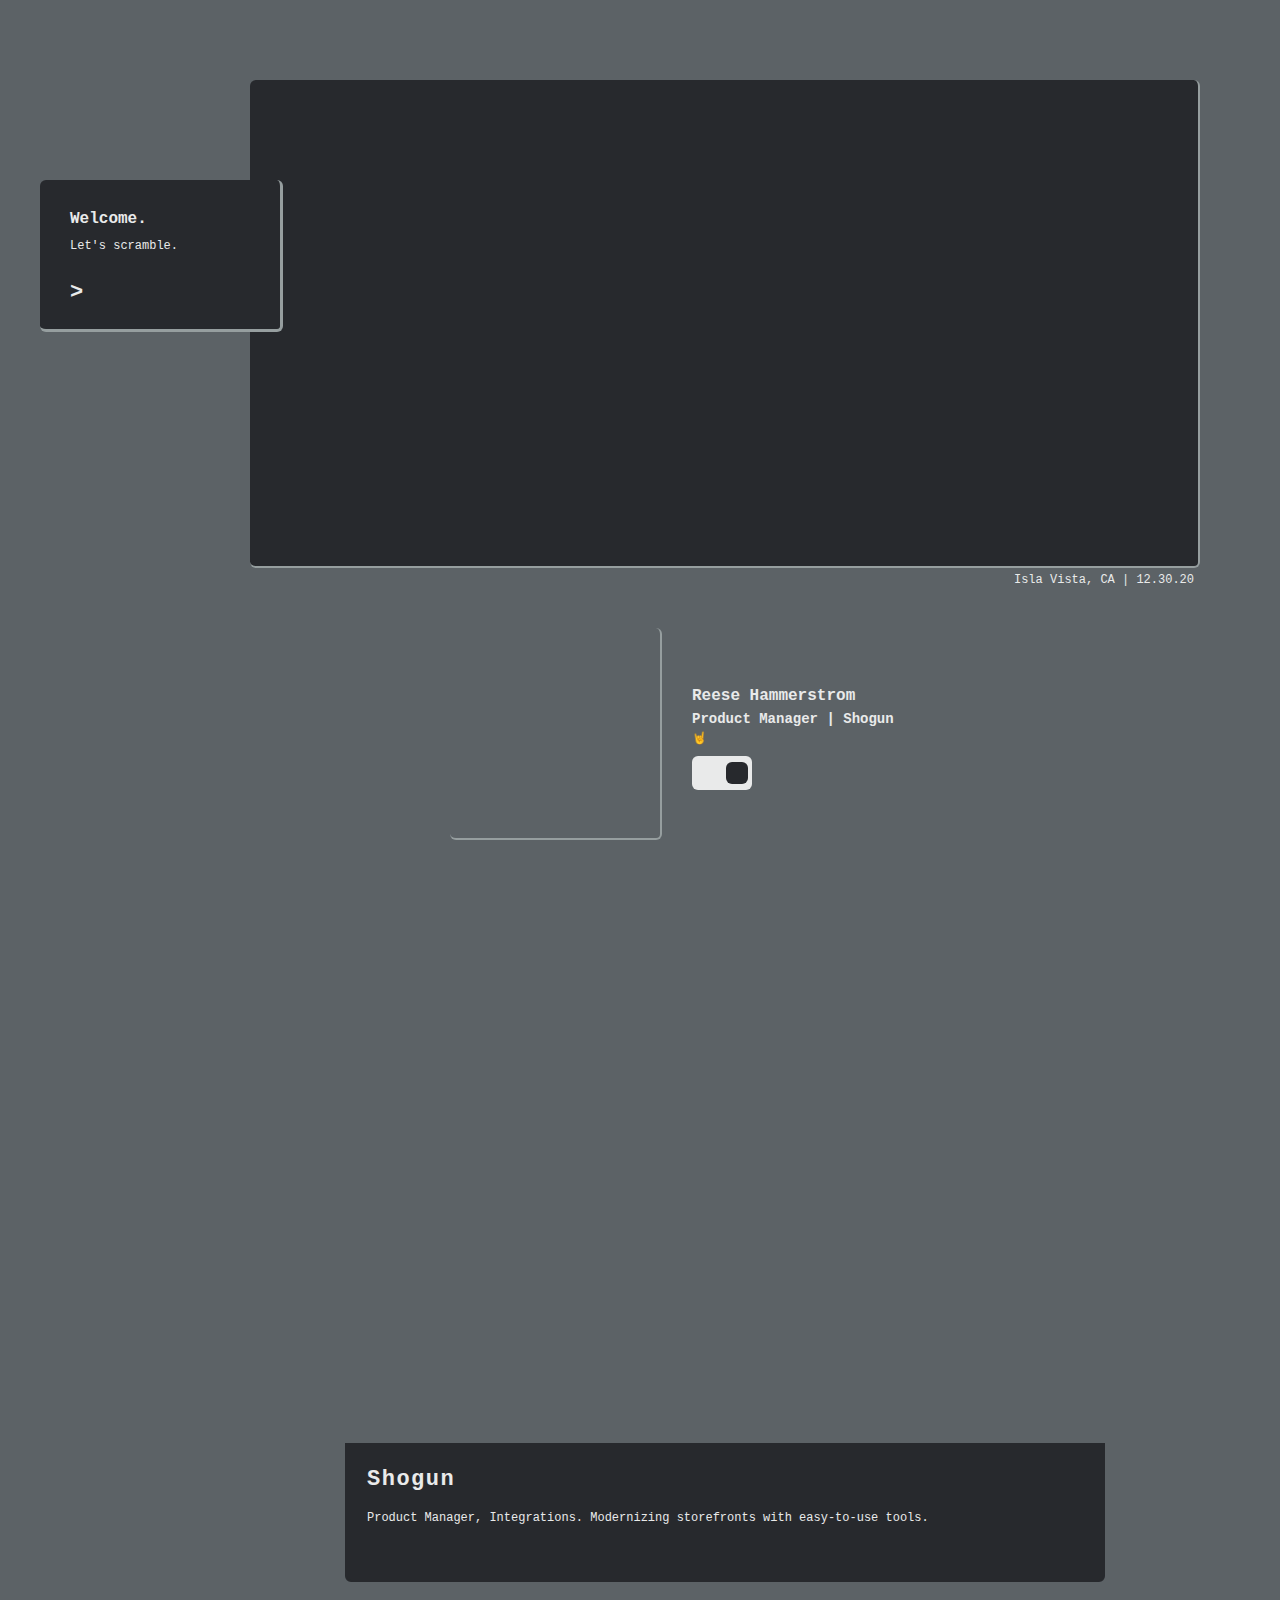
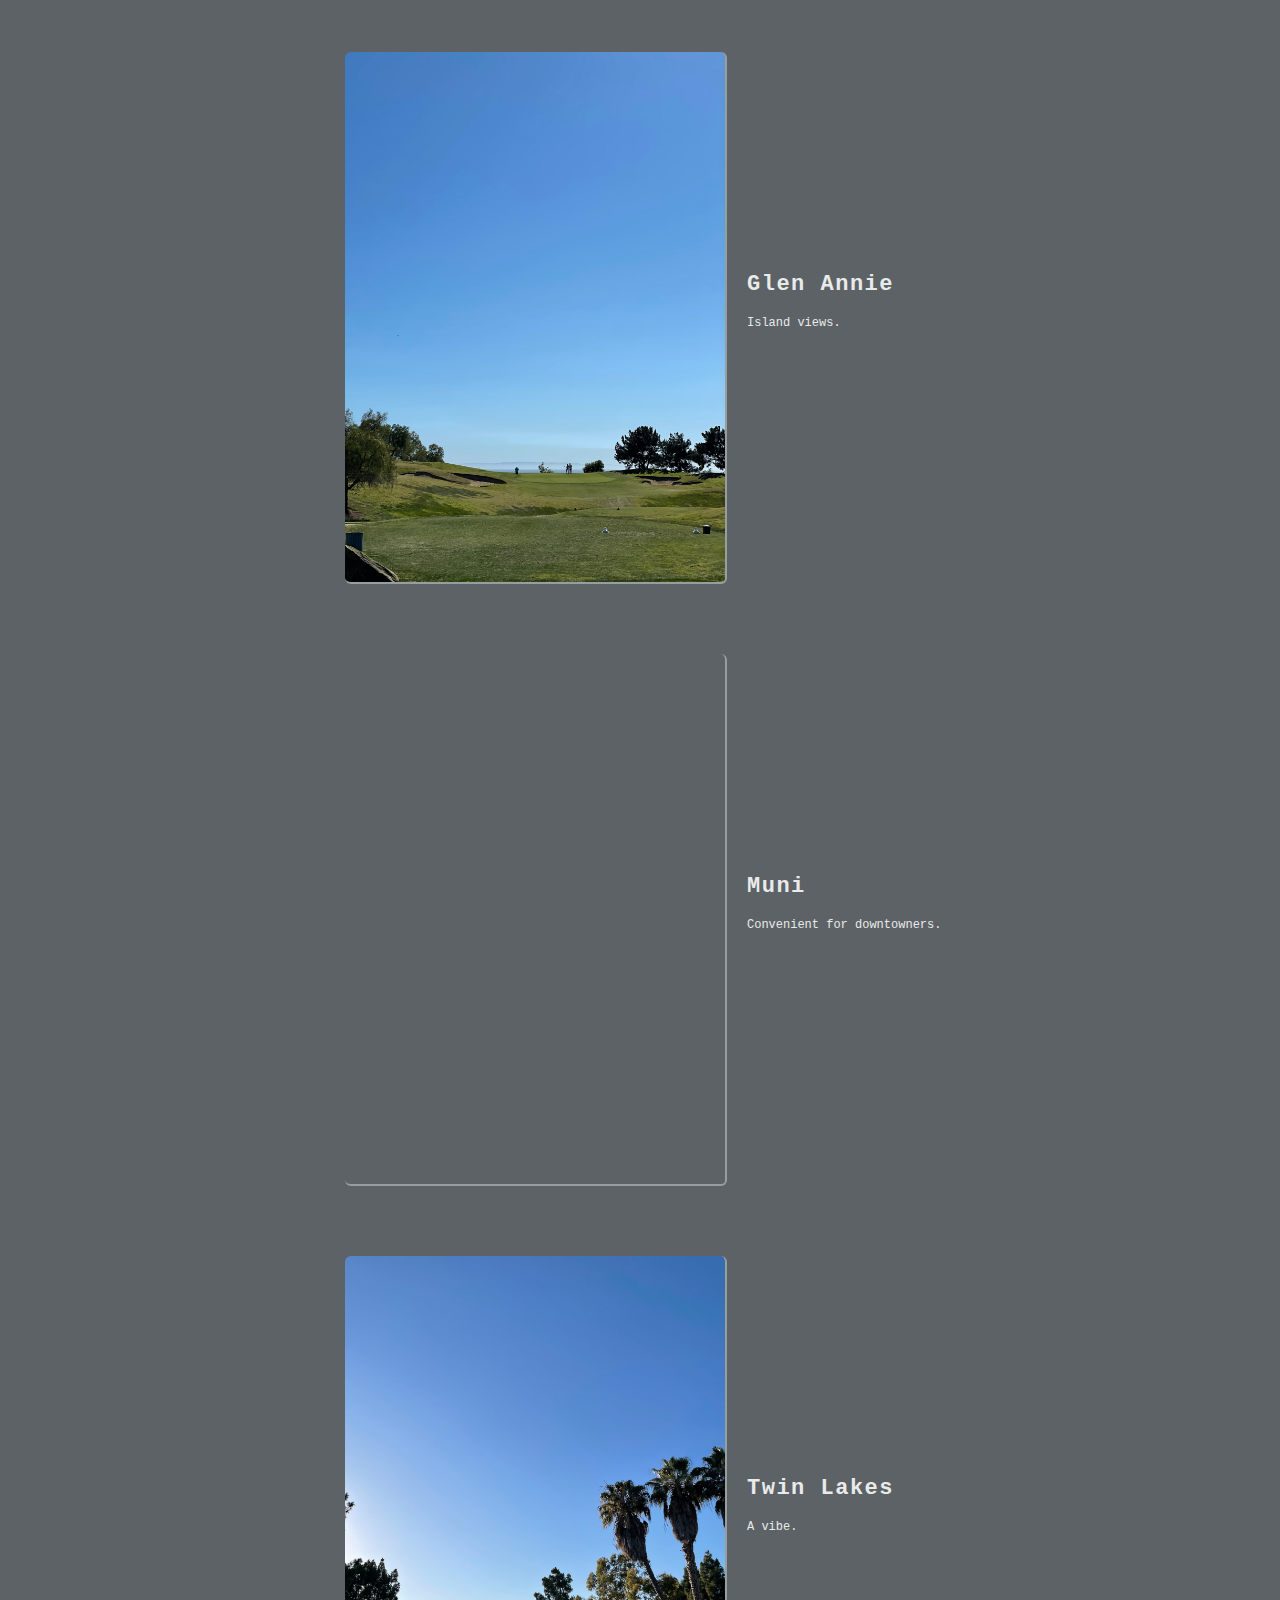
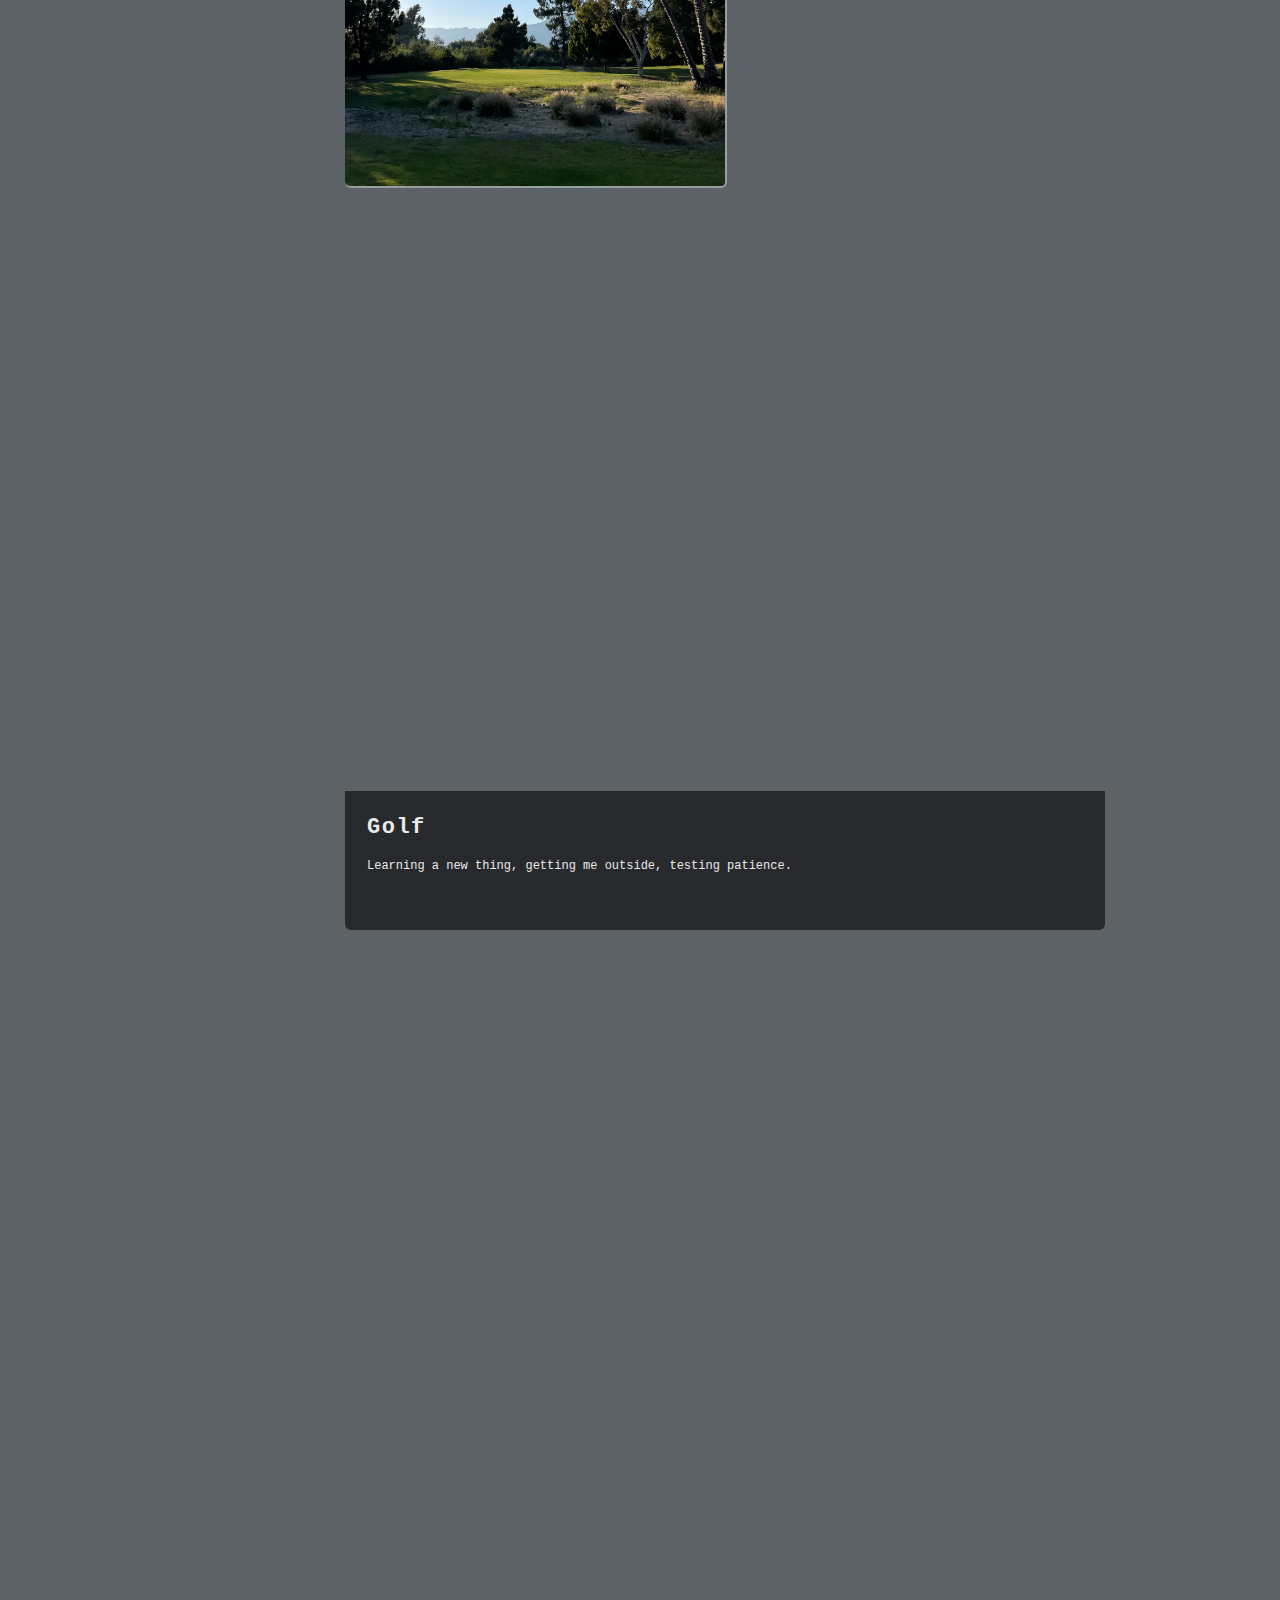
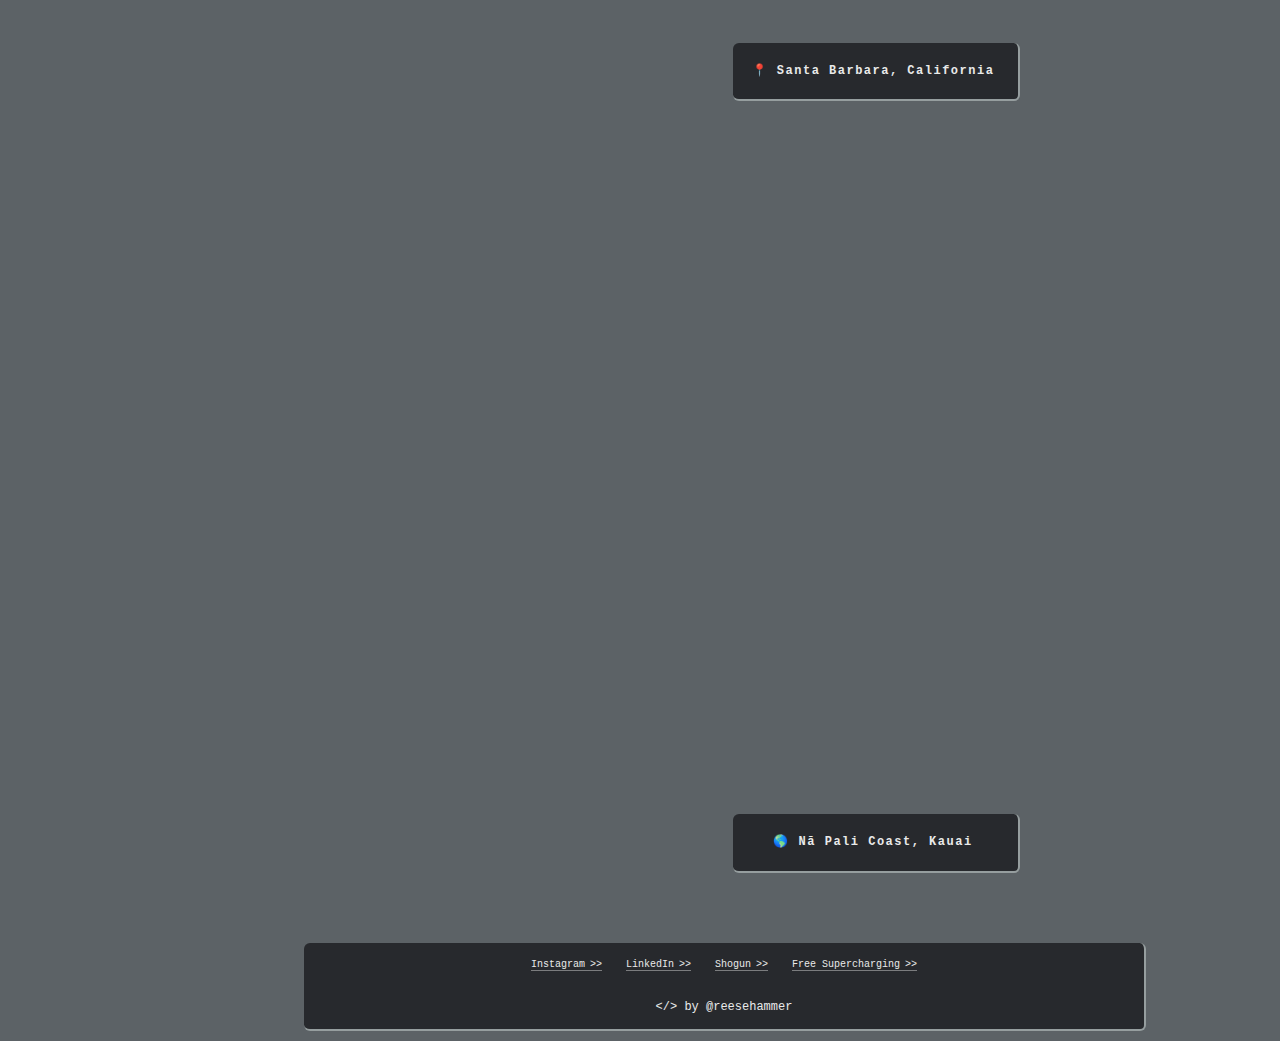
==== commit ac6314c7: "Update index.html" ====
--- a/index.html
+++ b/index.html
@@ -161,27 +161,24 @@
         <div class="quote horz">
           <div class="img-2" style="background-image: url(glen_2.jpg);"></div>
           <div>
-            <h3>Heather Hammerstrom</h3>
-            <p>Hanging out with my badass wife.</p>
-            <!-- <p>Photo by <a href="http://seanrcollier.com/shop" target="_blank">Sean Collier</a></p> -->
+            <h3>Glen Annie</h3>
+            <p>Island views.</p>
           </div>
         </div>
 	    
 	<div class="quote horz">
           <div class="img-2" style="background-image: url(muni_18.jpg);"></div>
           <div>
-            <h3>Heather Hammerstrom</h3>
-            <p>Hanging out with my badass wife.</p>
-            <!-- <p>Photo by <a href="http://seanrcollier.com/shop" target="_blank">Sean Collier</a></p> -->
+            <h3>Muni</h3>
+            <p>Convenient for downtowners.</p>
           </div>
         </div>
 
 	<div class="quote horz">
           <div class="img-2" style="background-image: url(twin_6.jpg);"></div>
           <div>
-            <h3>Heather Hammerstrom</h3>
-            <p>Hanging out with my badass wife.</p>
-            <!-- <p>Photo by <a href="http://seanrcollier.com/shop" target="_blank">Sean Collier</a></p> -->
+            <h3>Twin Lakes</h3>
+            <p>A vibe.</p>
           </div>
         </div>
 
--- a/home.css
+++ b/home.css
@@ -570,6 +570,9 @@
 	border-bottom: 2px solid #969E9F;
 	background-position: 100% 50%;
 }
+.horz .img-2:first-child {
+    background-position: 100% 100%;
+}
 .full .img-2 {
 	height: 75vh;
 	border-radius: 6px;
@@ -636,7 +639,7 @@
 	background-color: #27292d;
 	color: #e9eaea;
 	background-size:cover;
-	background-position: 50% 30%;
+	background-position: 50% 60%;
 	height: 54vh;
 	/* animation: hero_slide 30s linear; */
 	/* margin: 80px 80px 80px 80px; */
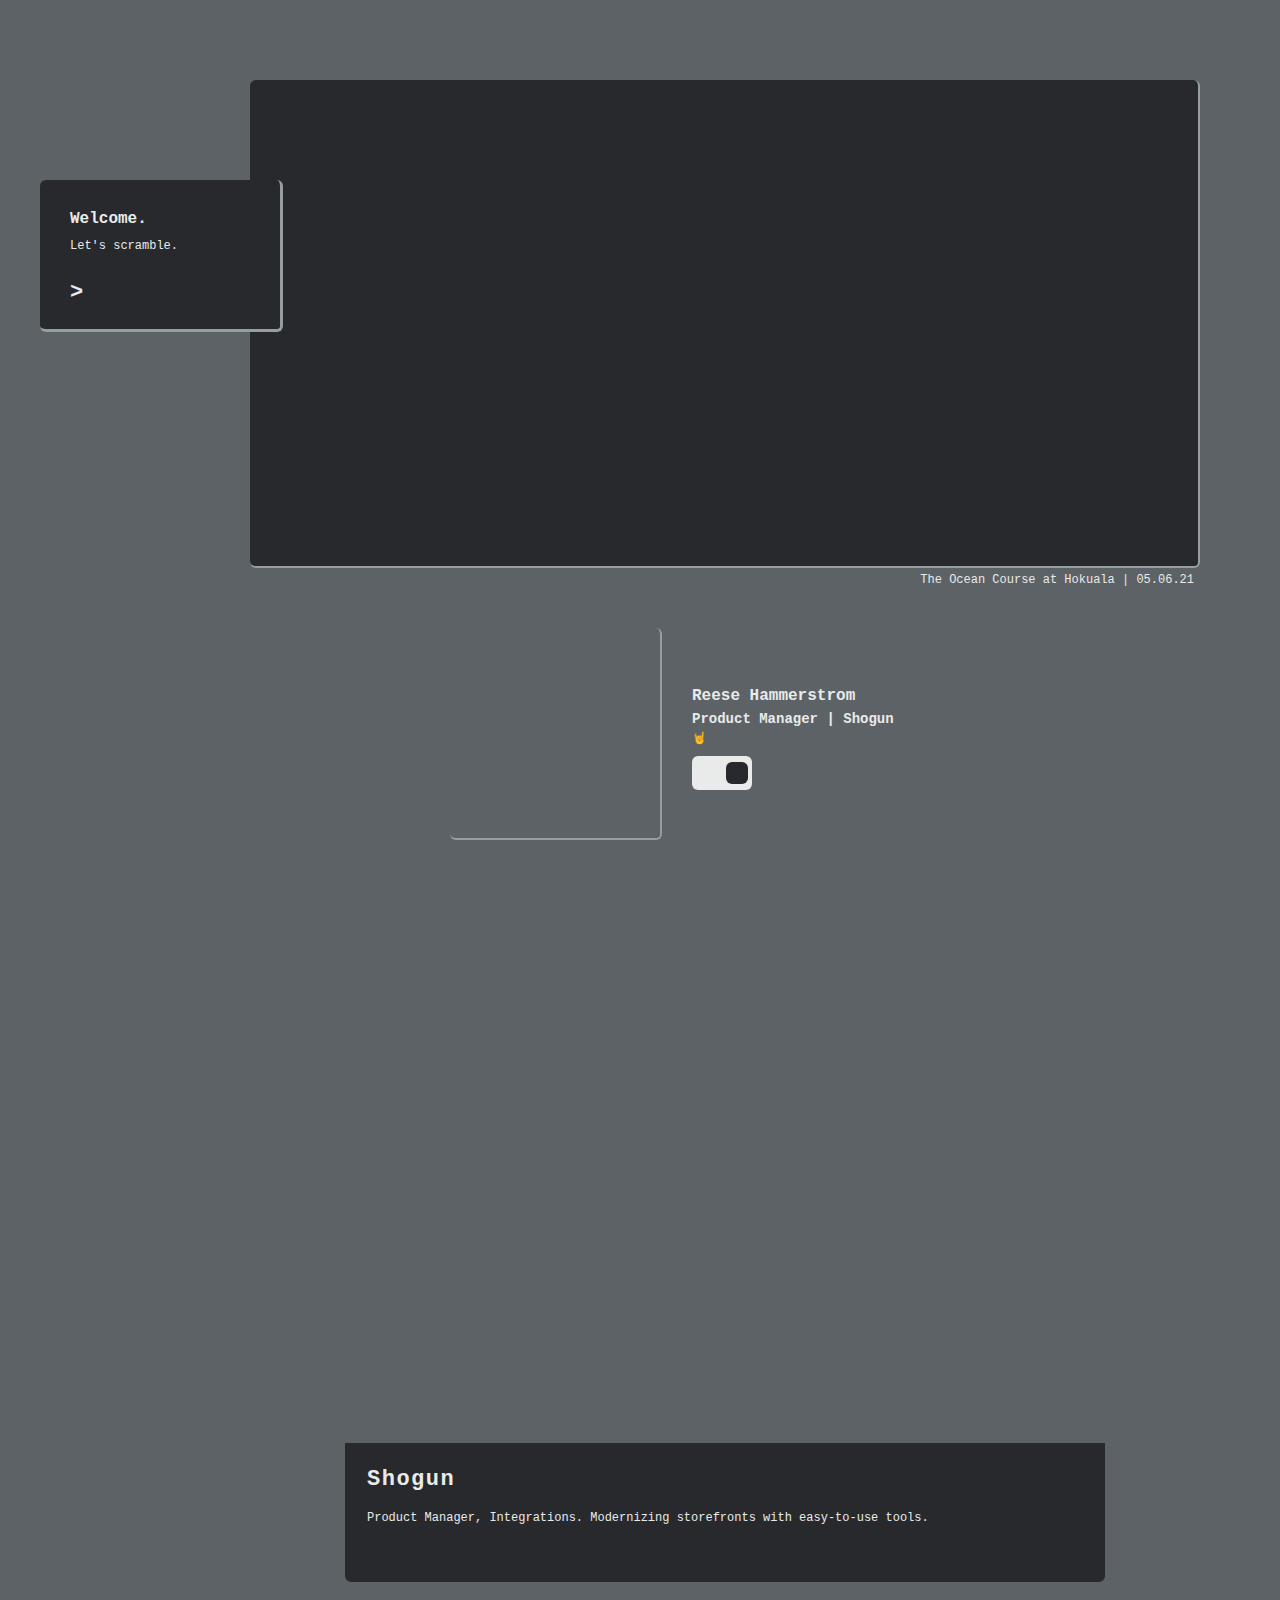
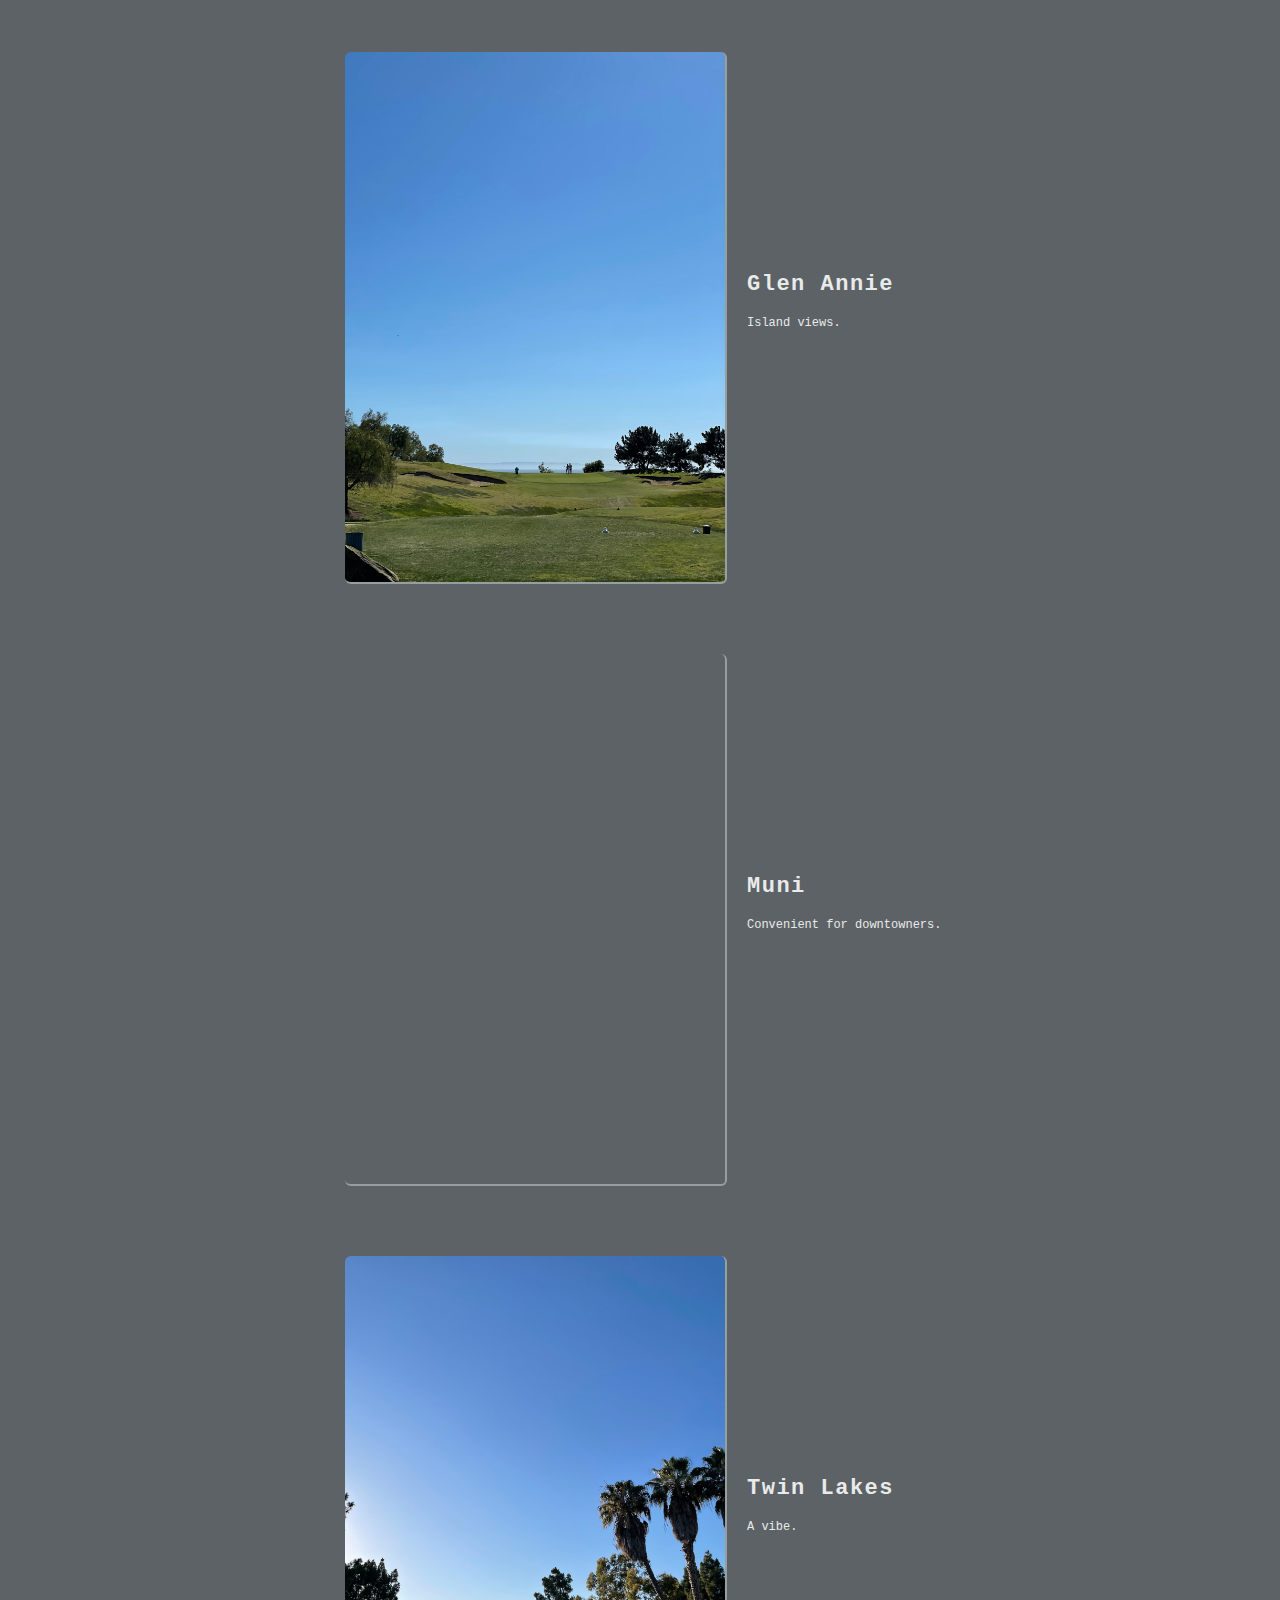
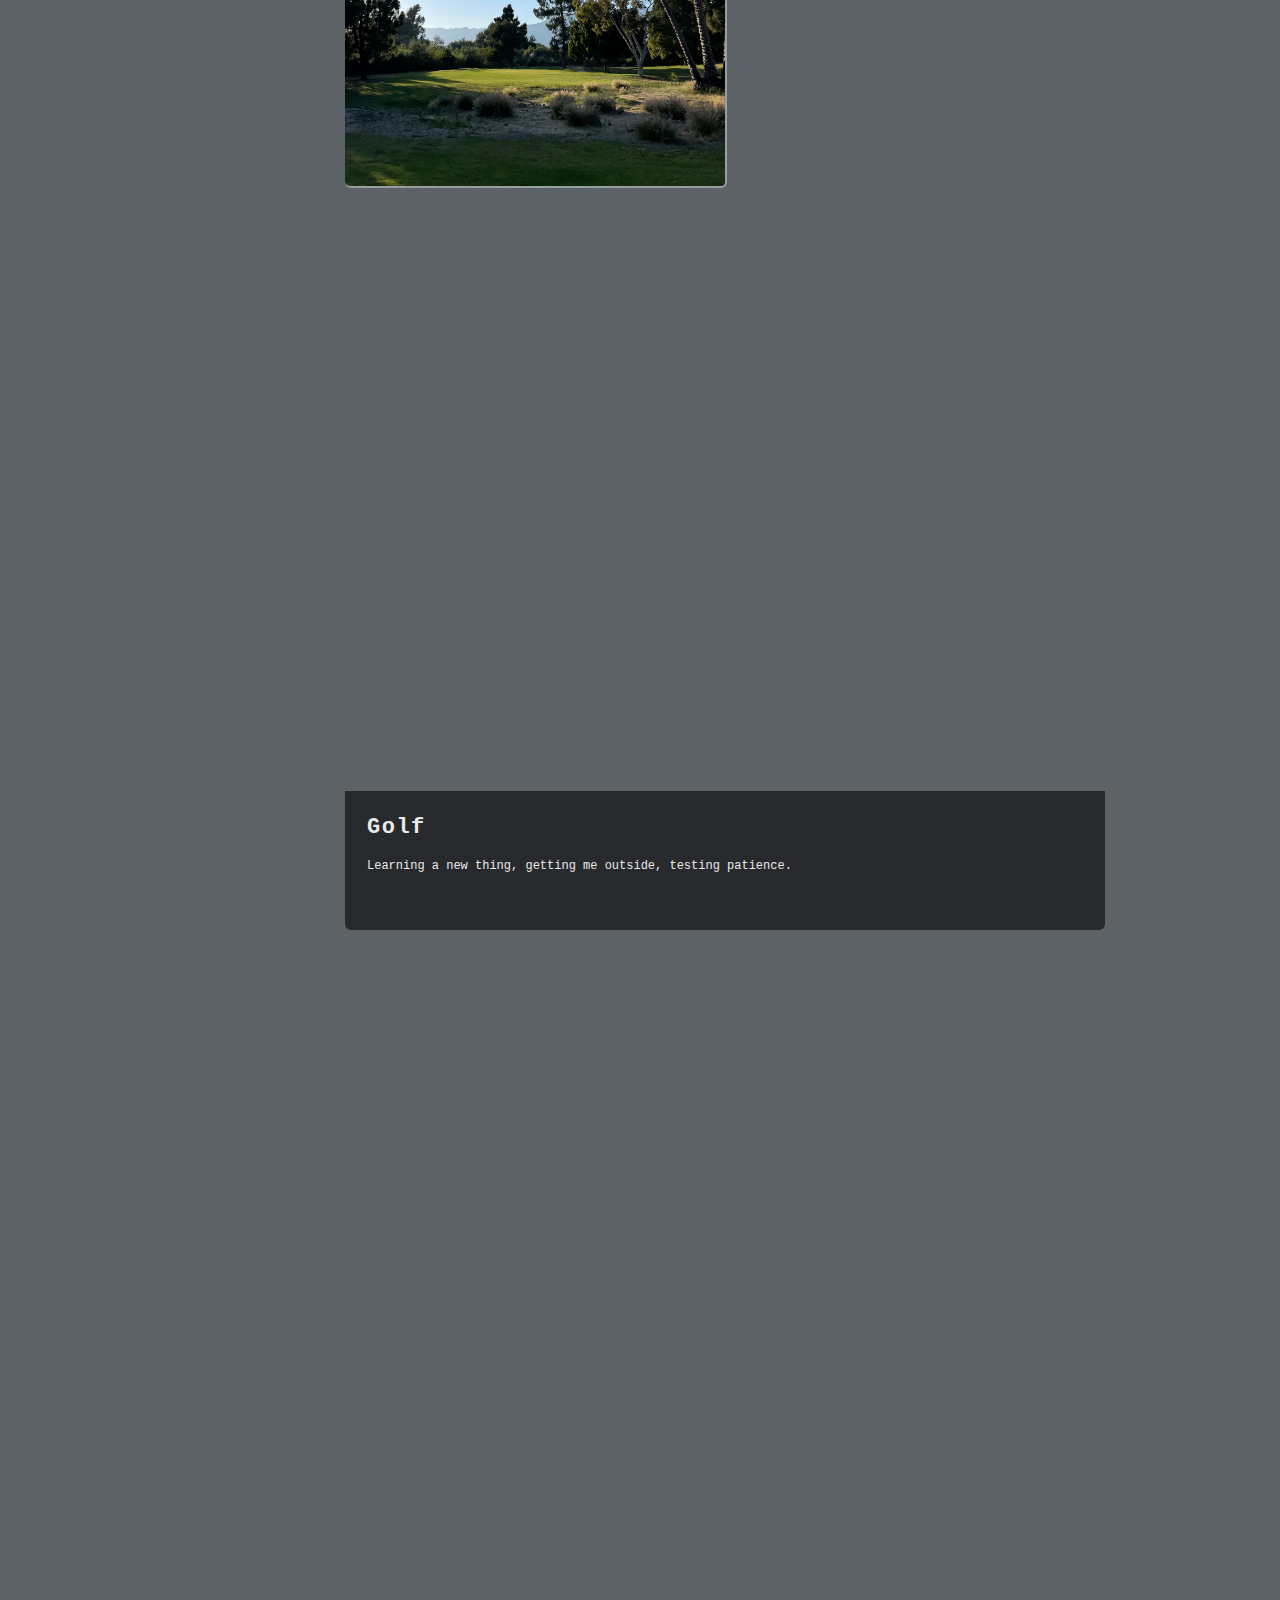
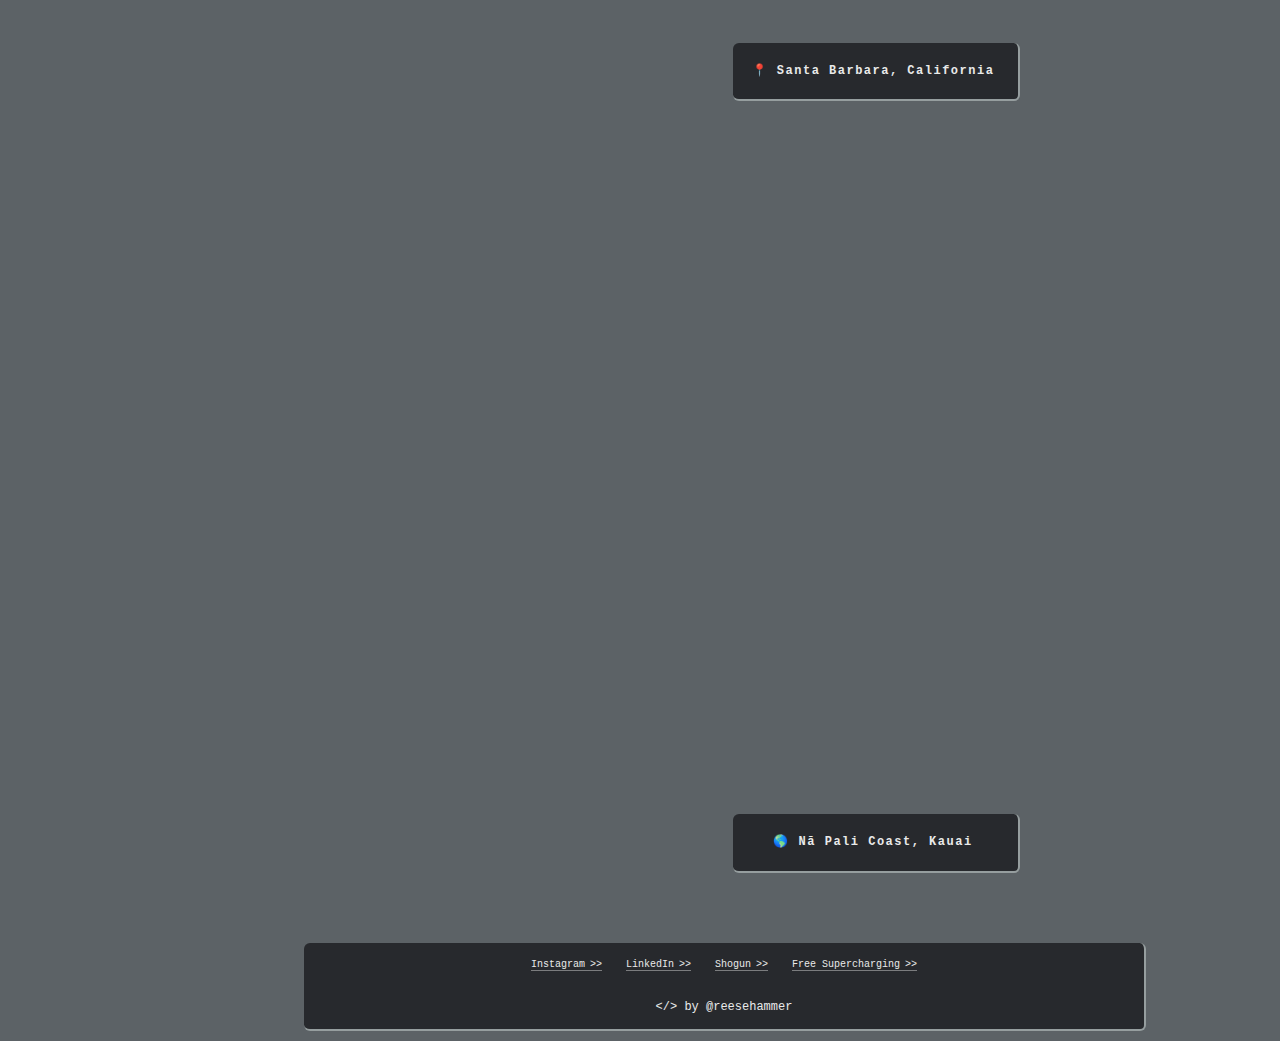
==== commit 02413f32: "Update index.html" ====
--- a/index.html
+++ b/index.html
@@ -120,7 +120,7 @@
 		<!-- hero img in hero -->
 		<div class="intro" style="background-image: url(kauai.jpg);">
 
-		</div><p class="caption">Isla Vista, CA | 12.30.20</p>
+		</div><p class="caption">The Ocean Course at Hokuala | 05.06.21</p>
 
 
 
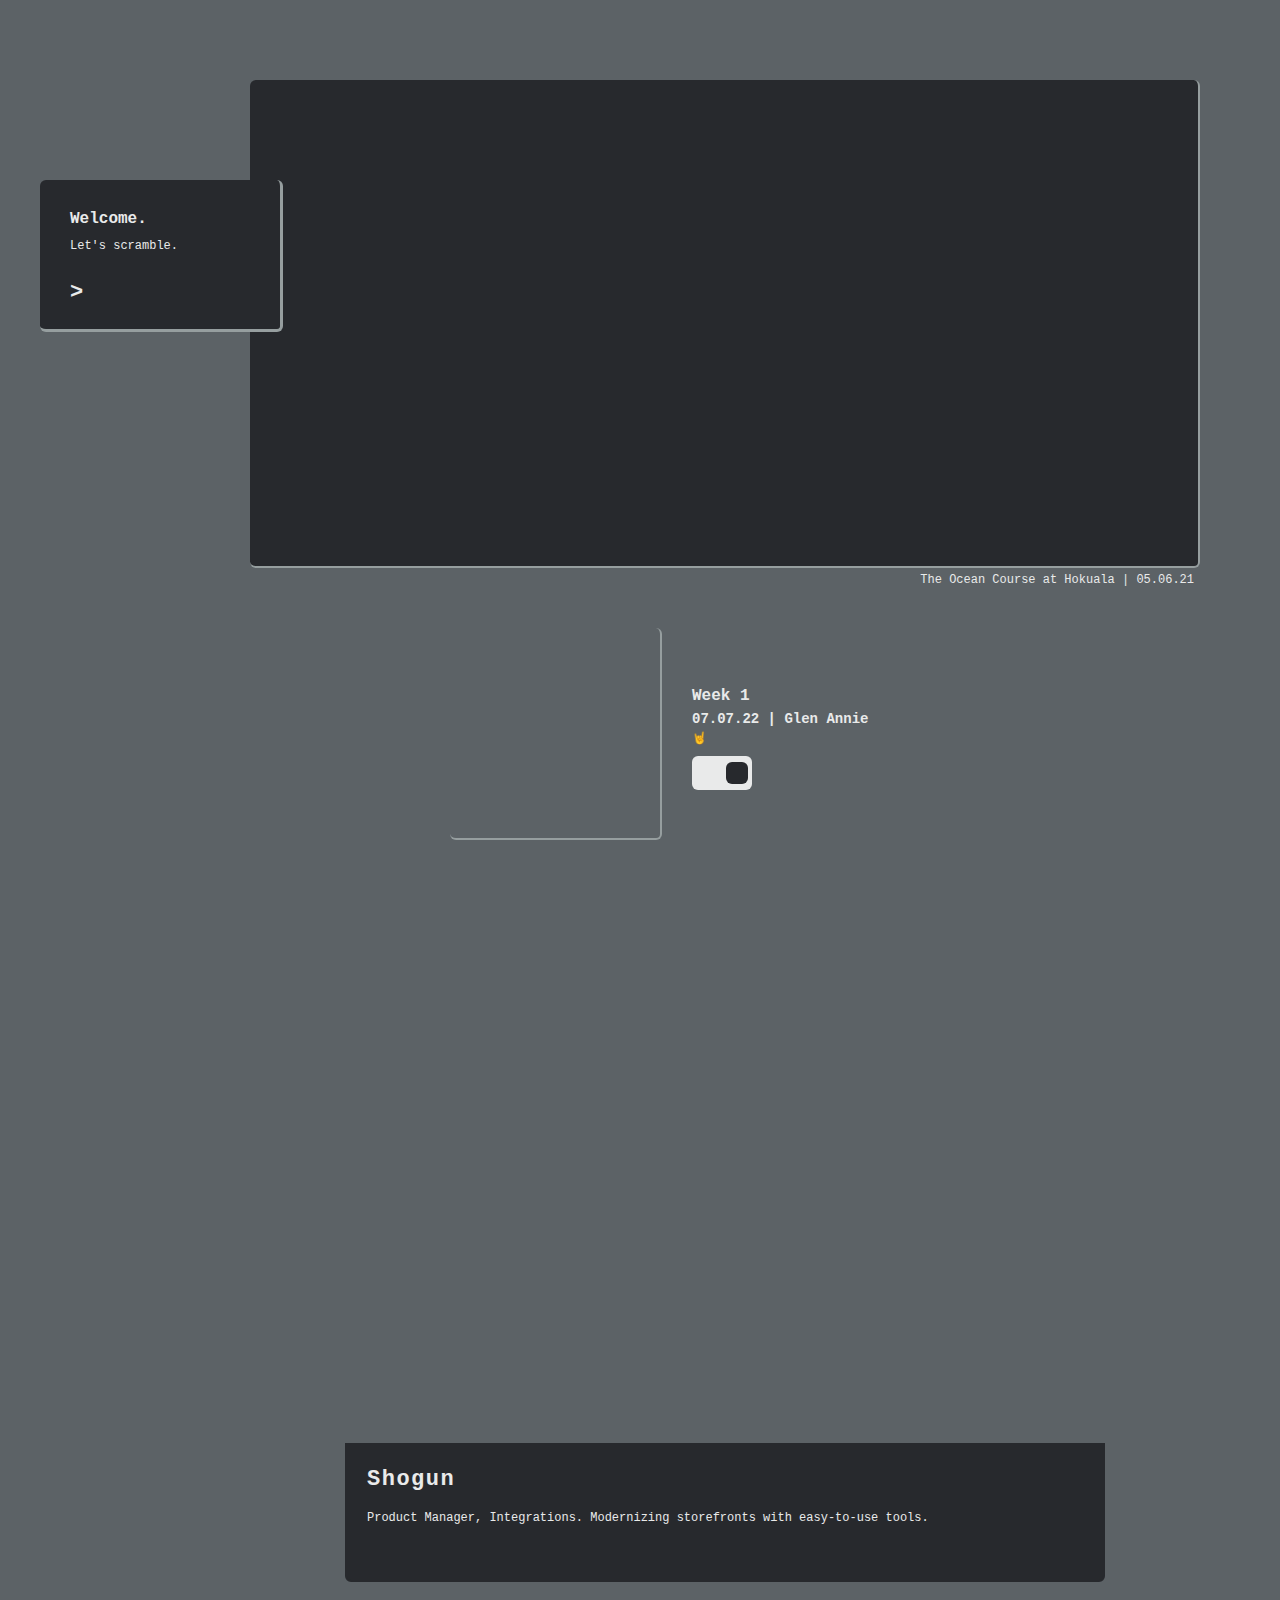
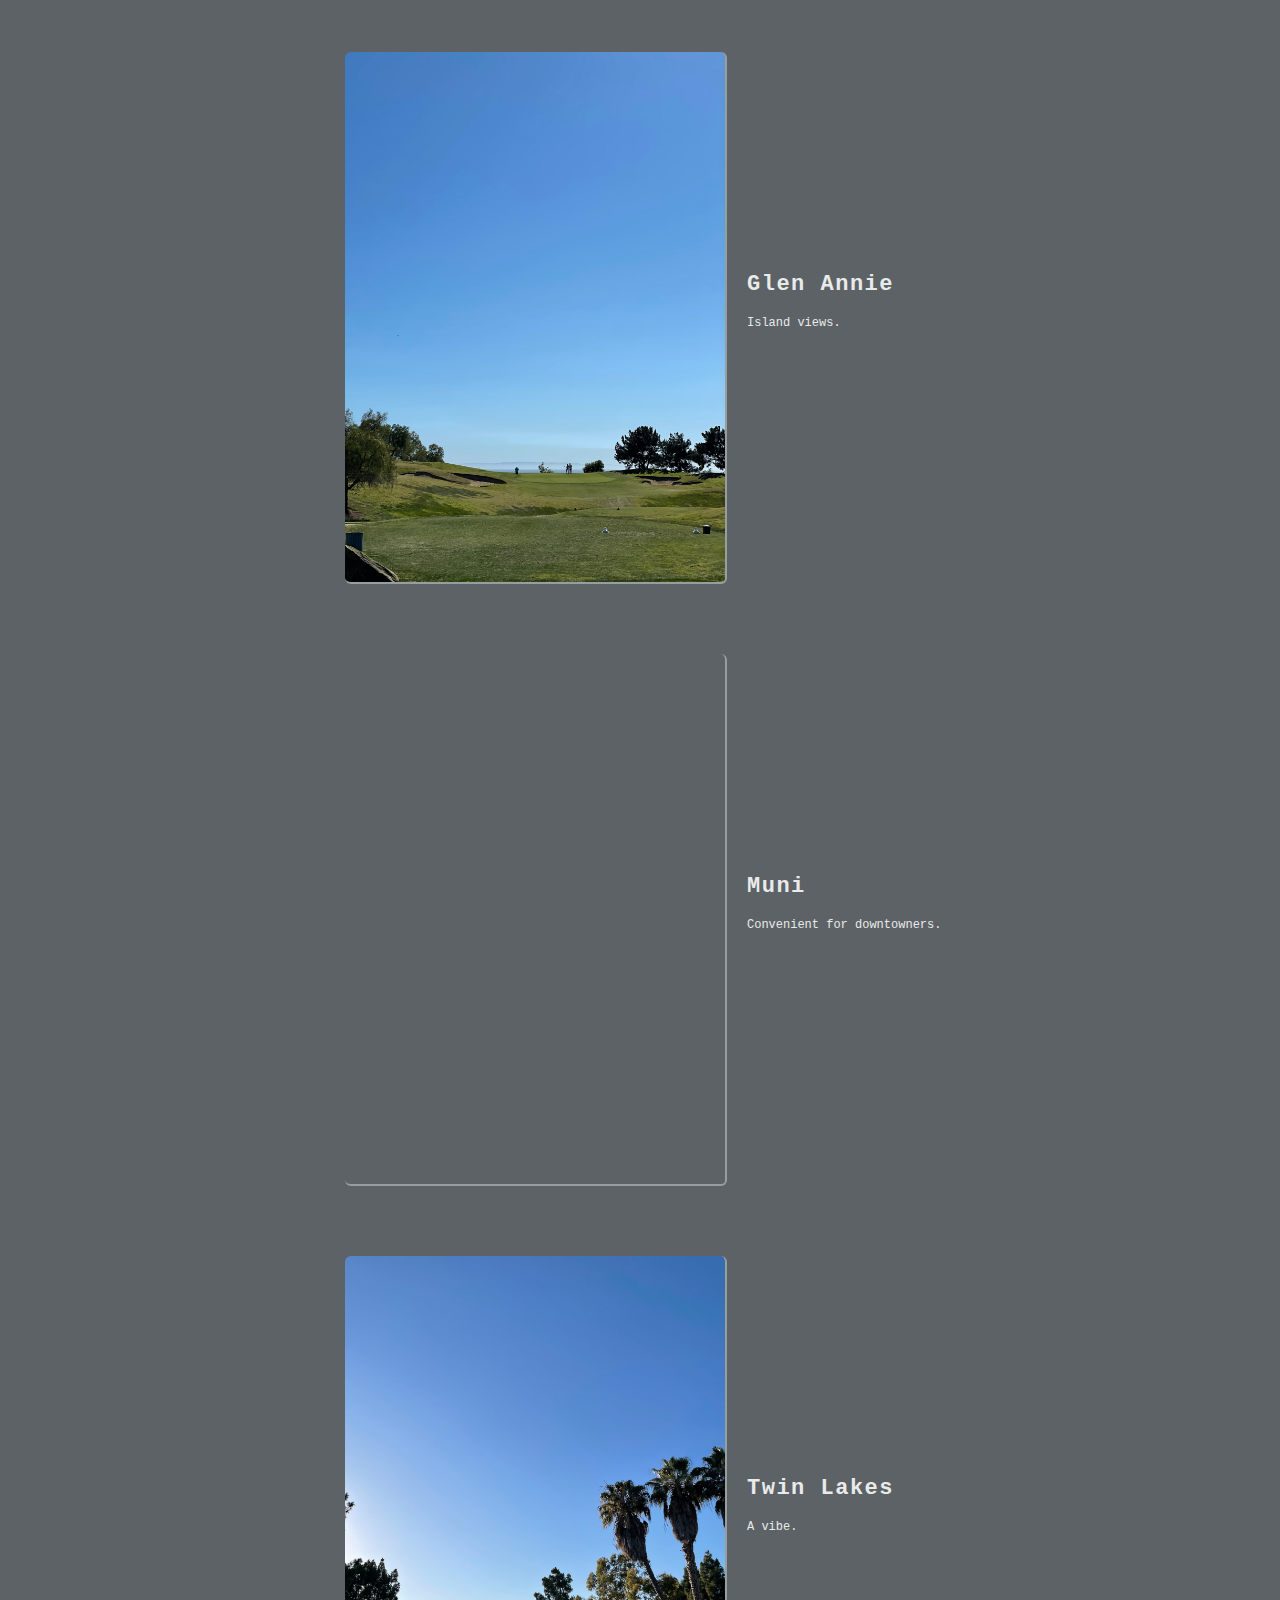
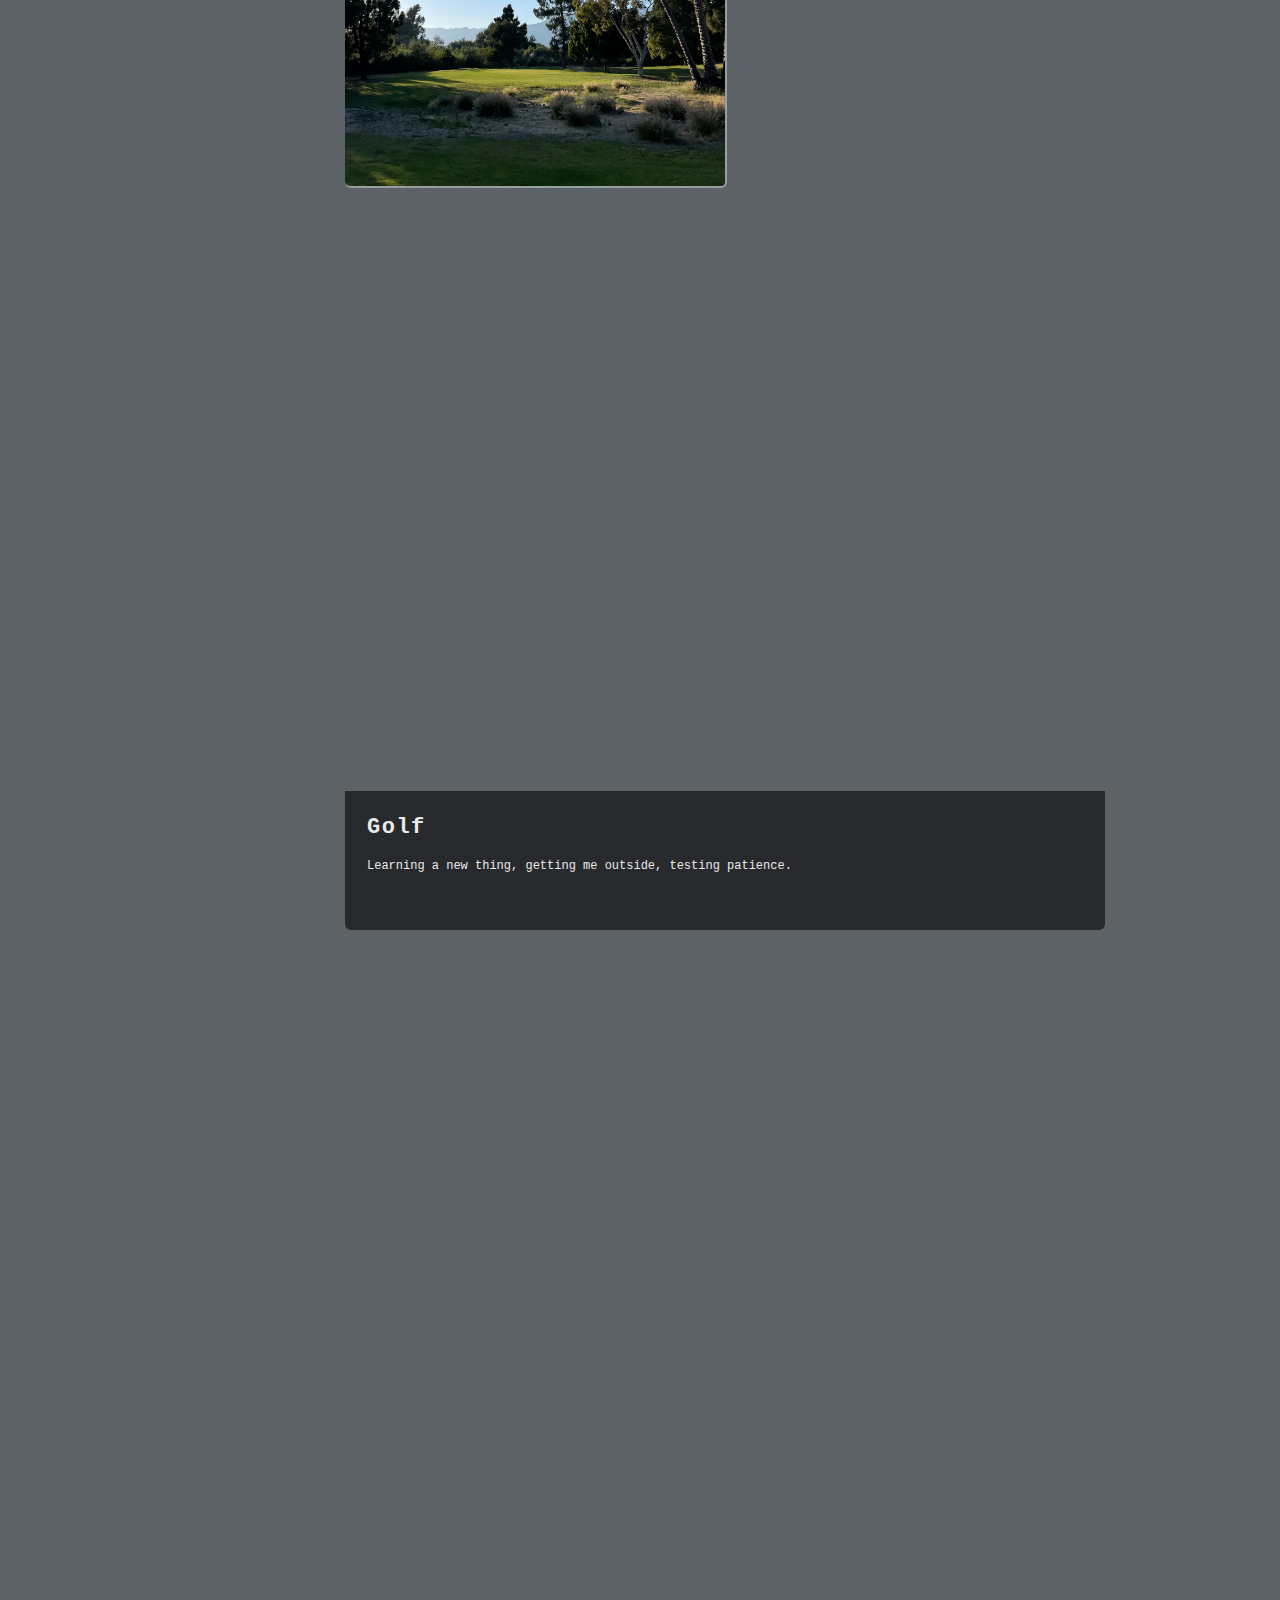
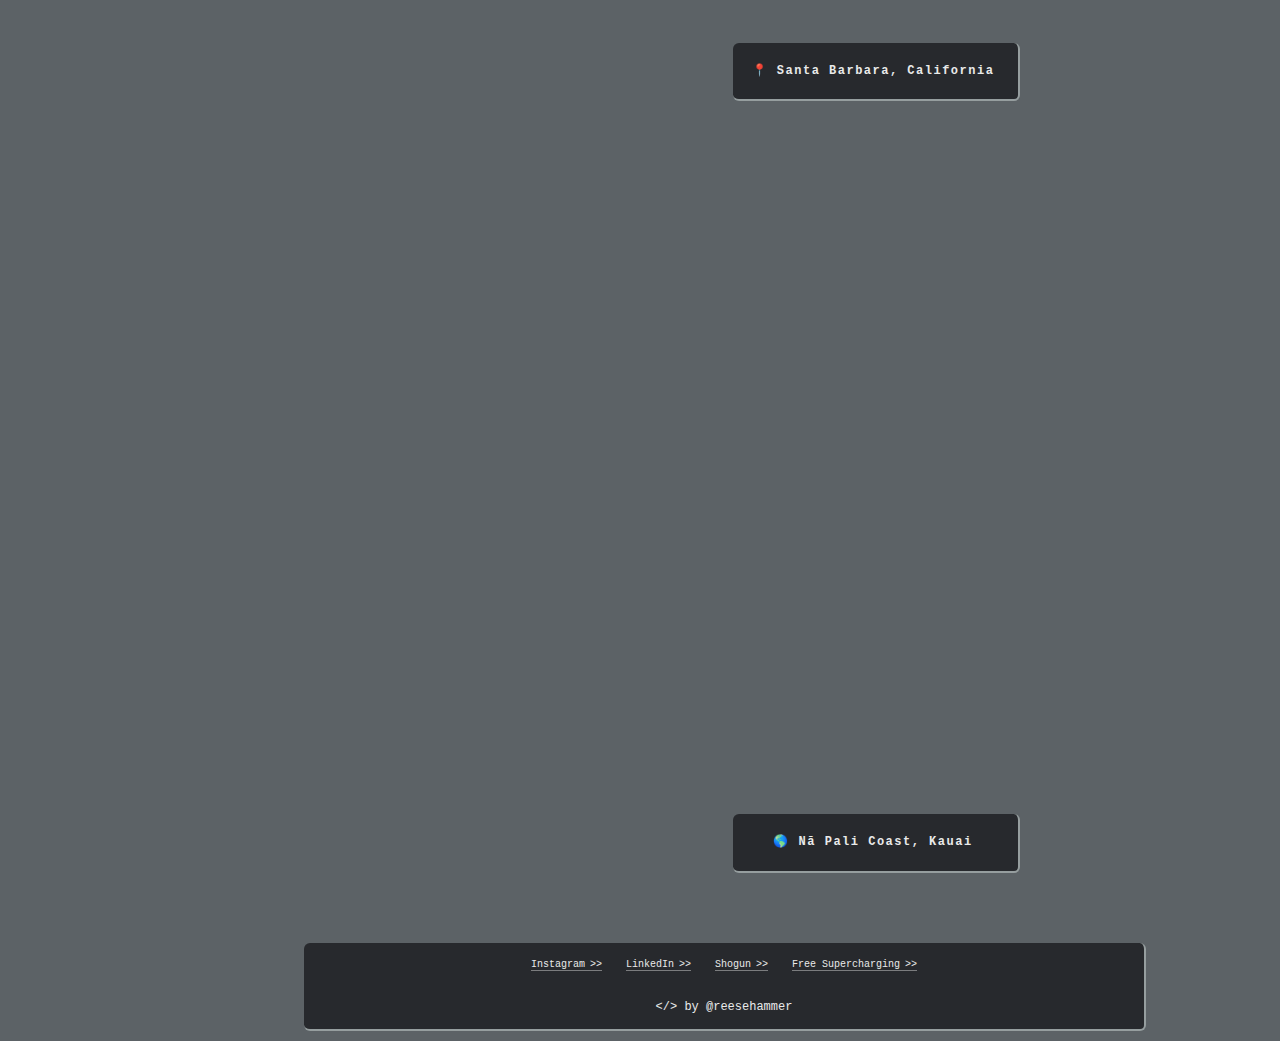
==== commit 994c04be: "Update index.html" ====
--- a/index.html
+++ b/index.html
@@ -60,11 +60,11 @@
                 <section>
                 	<h3>
                 		<div>
-                			<span>July 12<sup>th</sup> | Glen Annie</span>
-                      <span>Heather</span>
-                			<span>July 19 | TBD</span>
-                			<span>July 26 | TBD</span>
-                      <span>Invite only.</span>
+                			<span>Tuesdays</span>
+                      			<span>5:30pm</span>
+                			<span>Santa Barbara</span>
+                			<span>Invite only</span>
+			               	<span>Scroll to learn</span>
                 		</div>
                 	</h3>
                 </section>
@@ -118,20 +118,20 @@
 
 
 		<!-- hero img in hero -->
-		<div class="intro" style="background-image: url(kauai.jpg);">
+		<div class="intro" style="background-image: url(kauai_2.jpg);">
 
 		</div><p class="caption">The Ocean Course at Hokuala | 05.06.21</p>
 
 
 
   		<div class="hero-fade">
-        <div class="profile-img" style="background-image: url(headshot2020.jpg)">
+        <div class="profile-img" style="background-image: url(muni_18_first.jpg)">
   			</div>
 
   			<div class="intro-cont">
   				<div class="hero-txt">
-            <h1>Reese Hammerstrom</h1>
-            <h2>Product Manager | Shogun</h2>
+            <h1>Week 1</h1>
+            <h2>07.07.22 | Glen Annie</h2>
             <p>&#129304;</p>
 
             <!-- theme changer -->
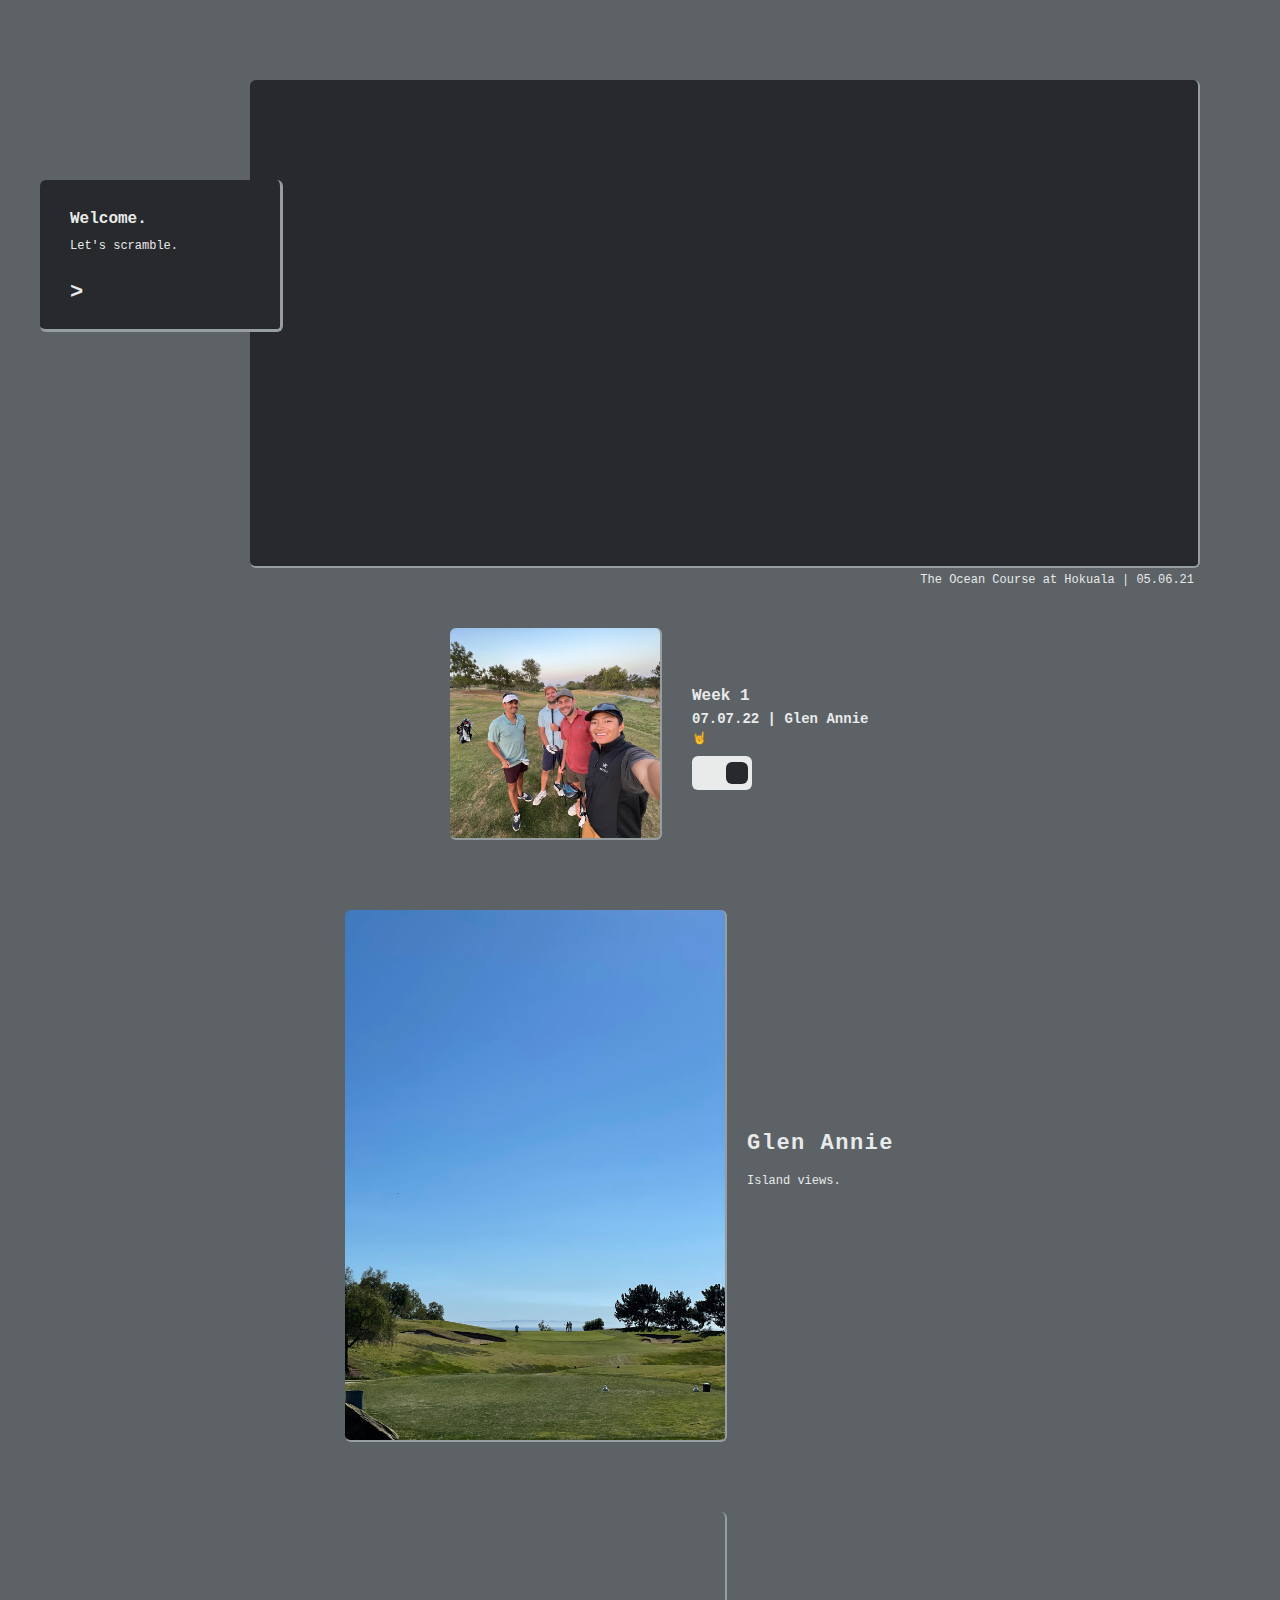
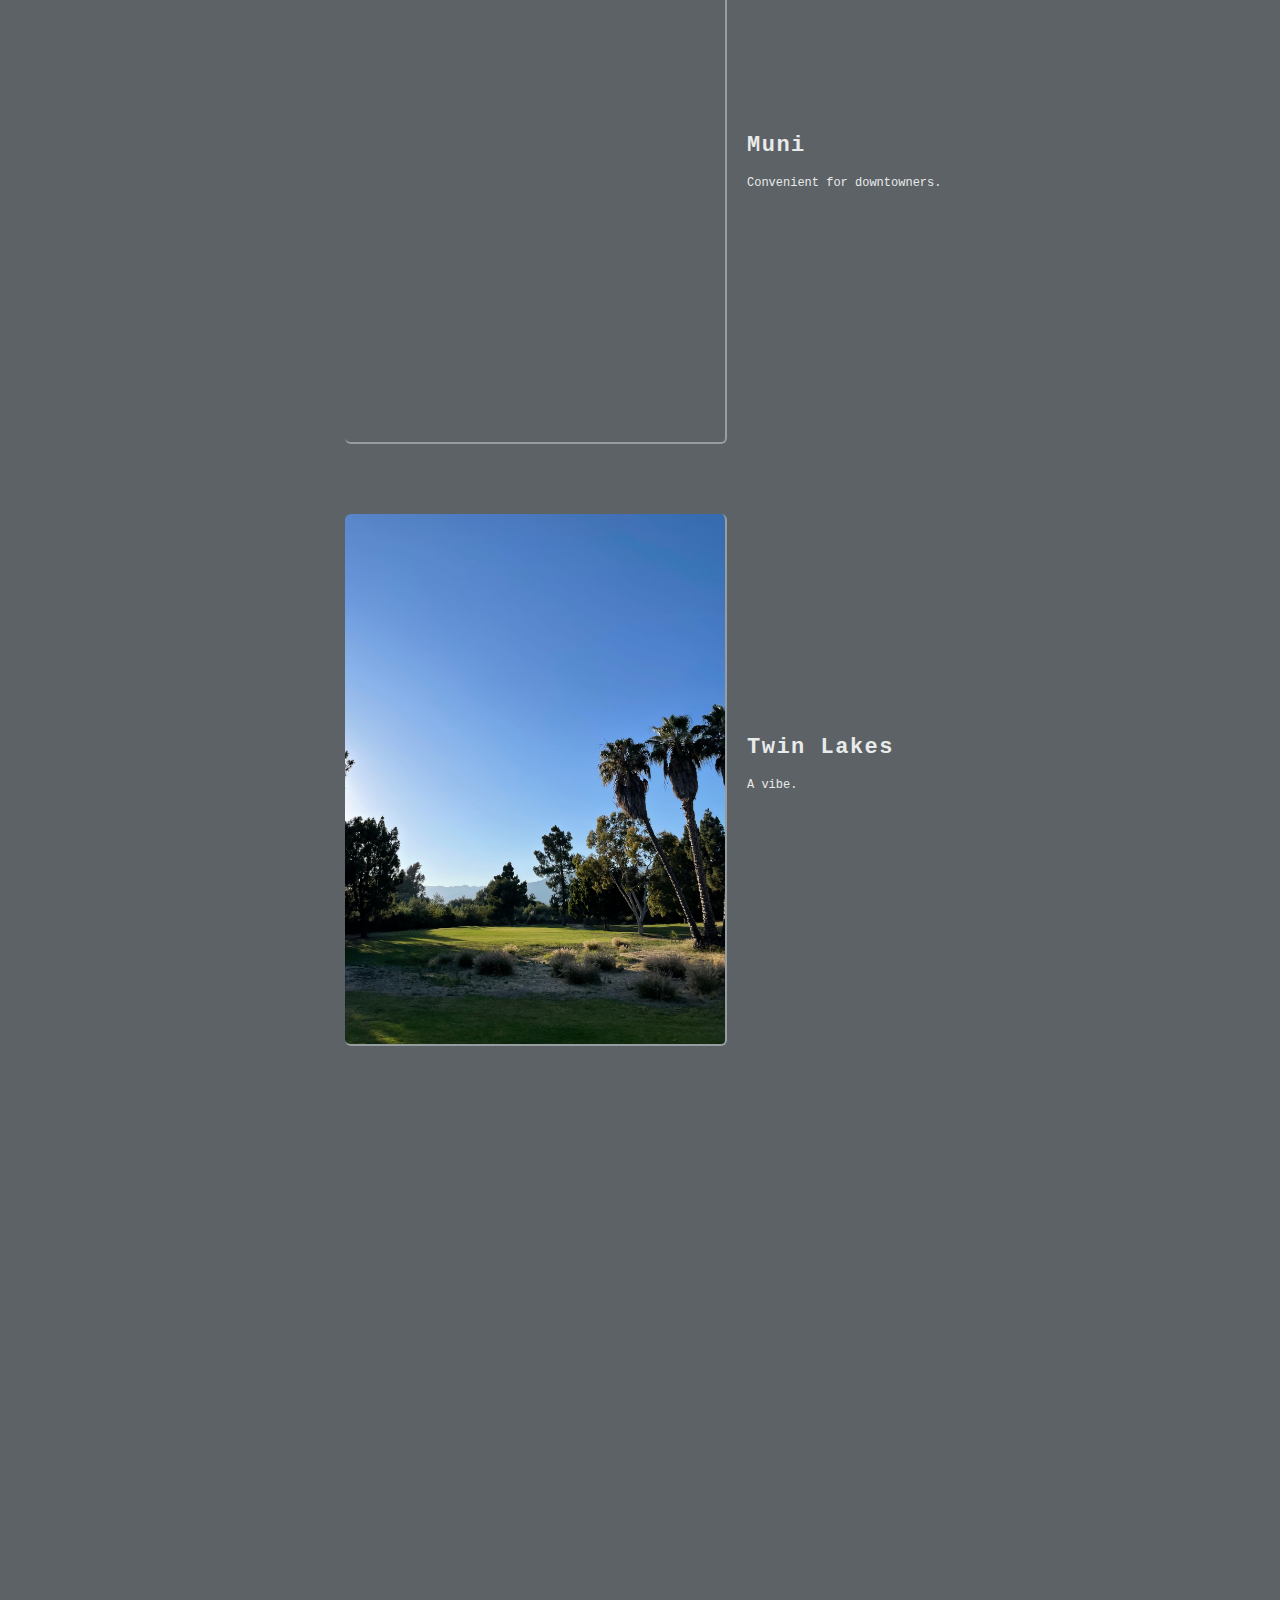
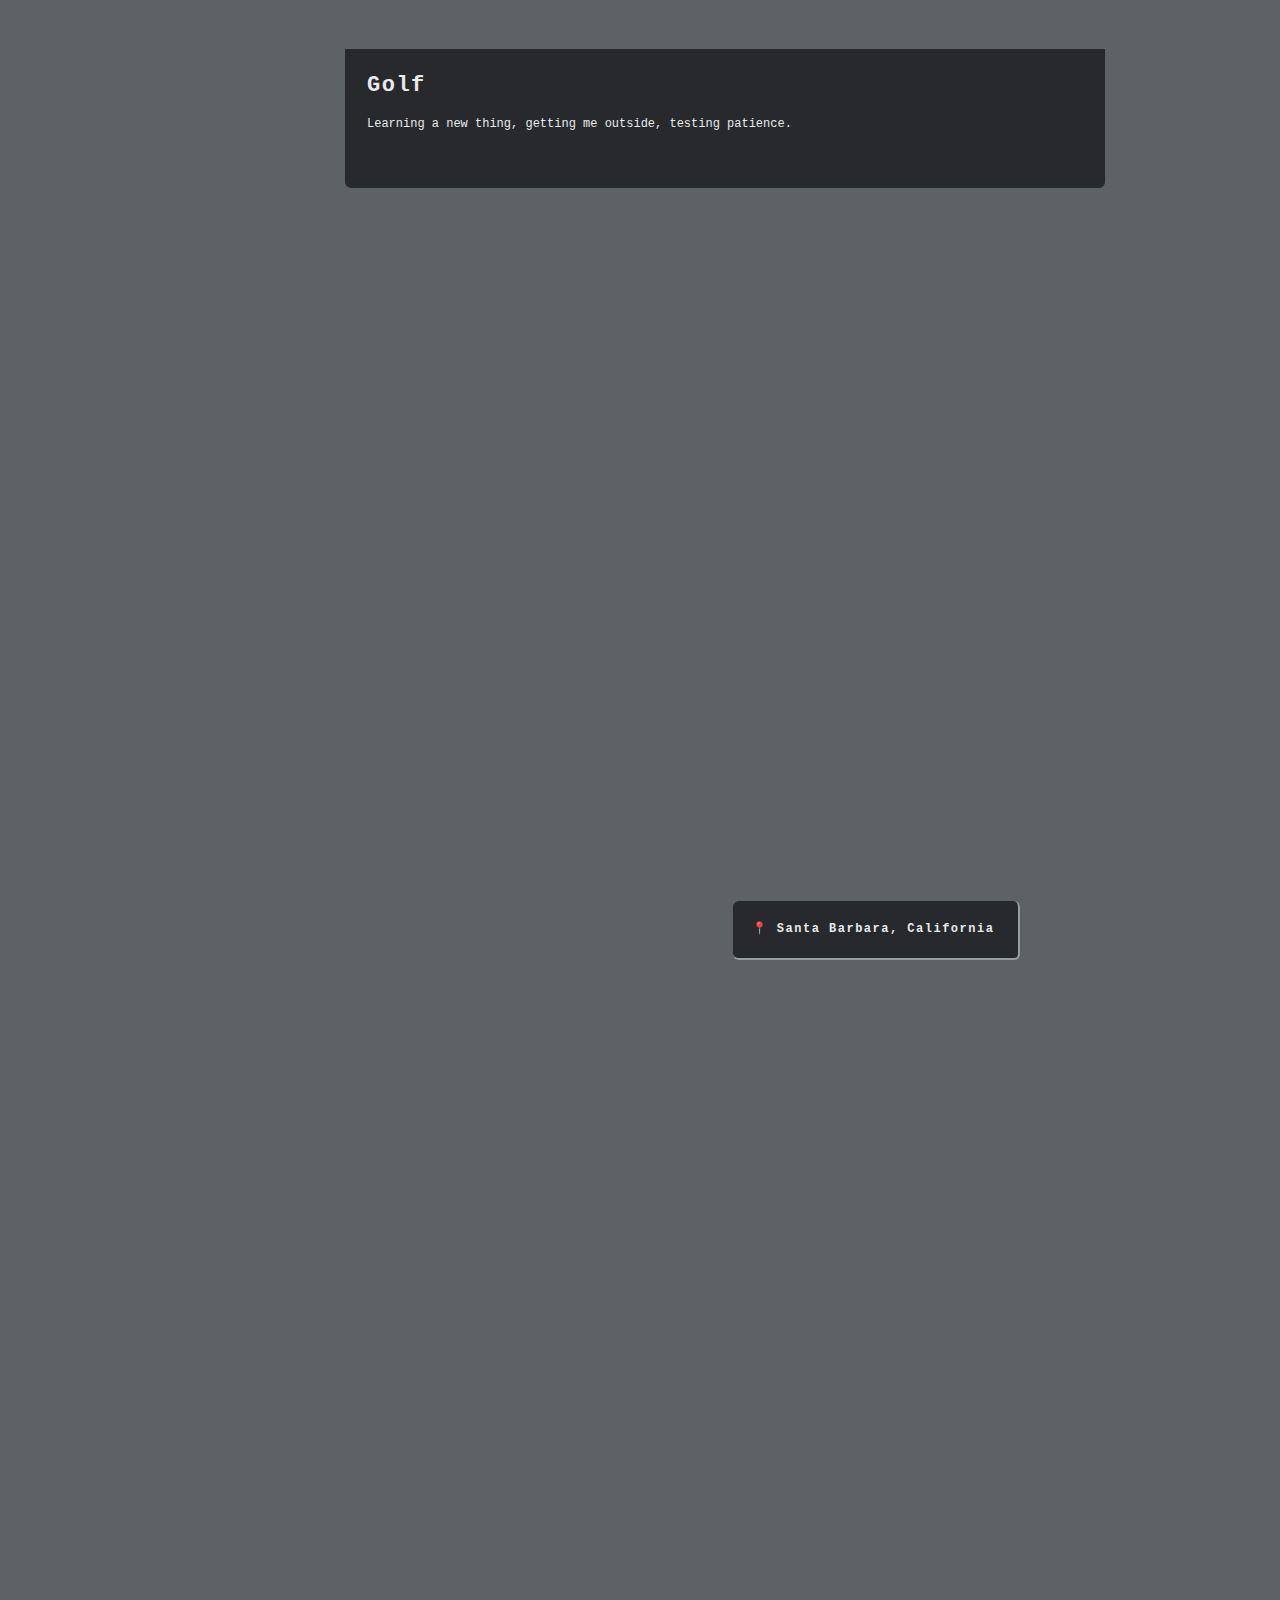
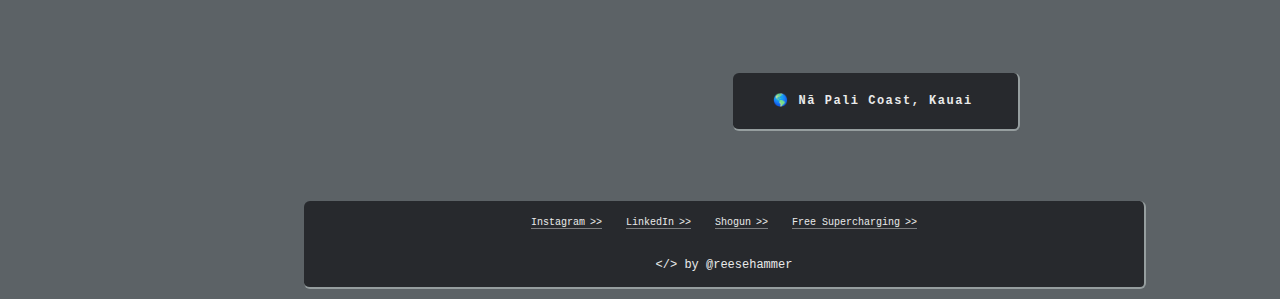
==== commit 93705c65: "Update index.html" ====
--- a/index.html
+++ b/index.html
@@ -150,13 +150,15 @@
 
   			<!-- Start intro section -->
 
-        <div class="quote">
+        <!--
+	<div class="quote">
           <div class="img-2" style="background-image: url(shogun.jpg);"></div>
           <div>
             <h3>Shogun</h3>
             <p>Product Manager, Integrations. Modernizing storefronts with easy-to-use tools.</p>
           </div>
         </div>
+	-->
 
         <div class="quote horz">
           <div class="img-2" style="background-image: url(glen_2.jpg);"></div>
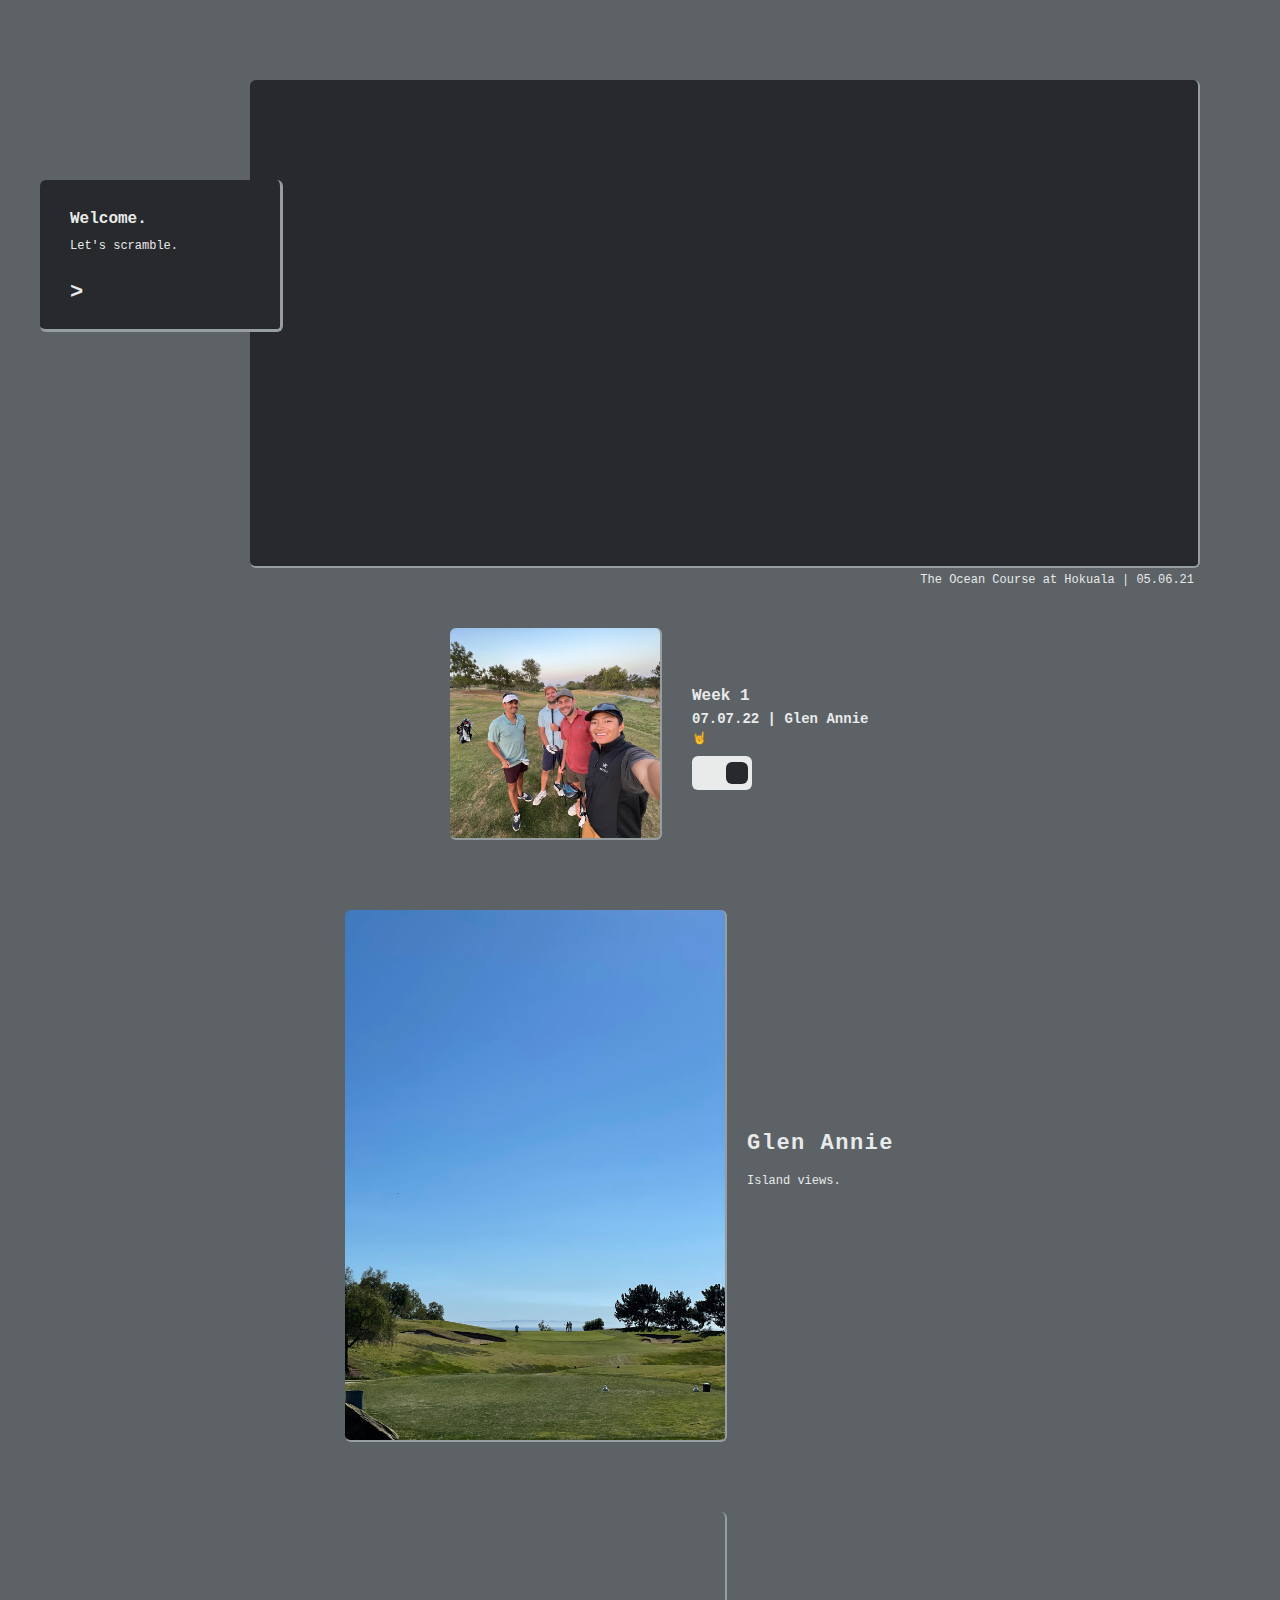
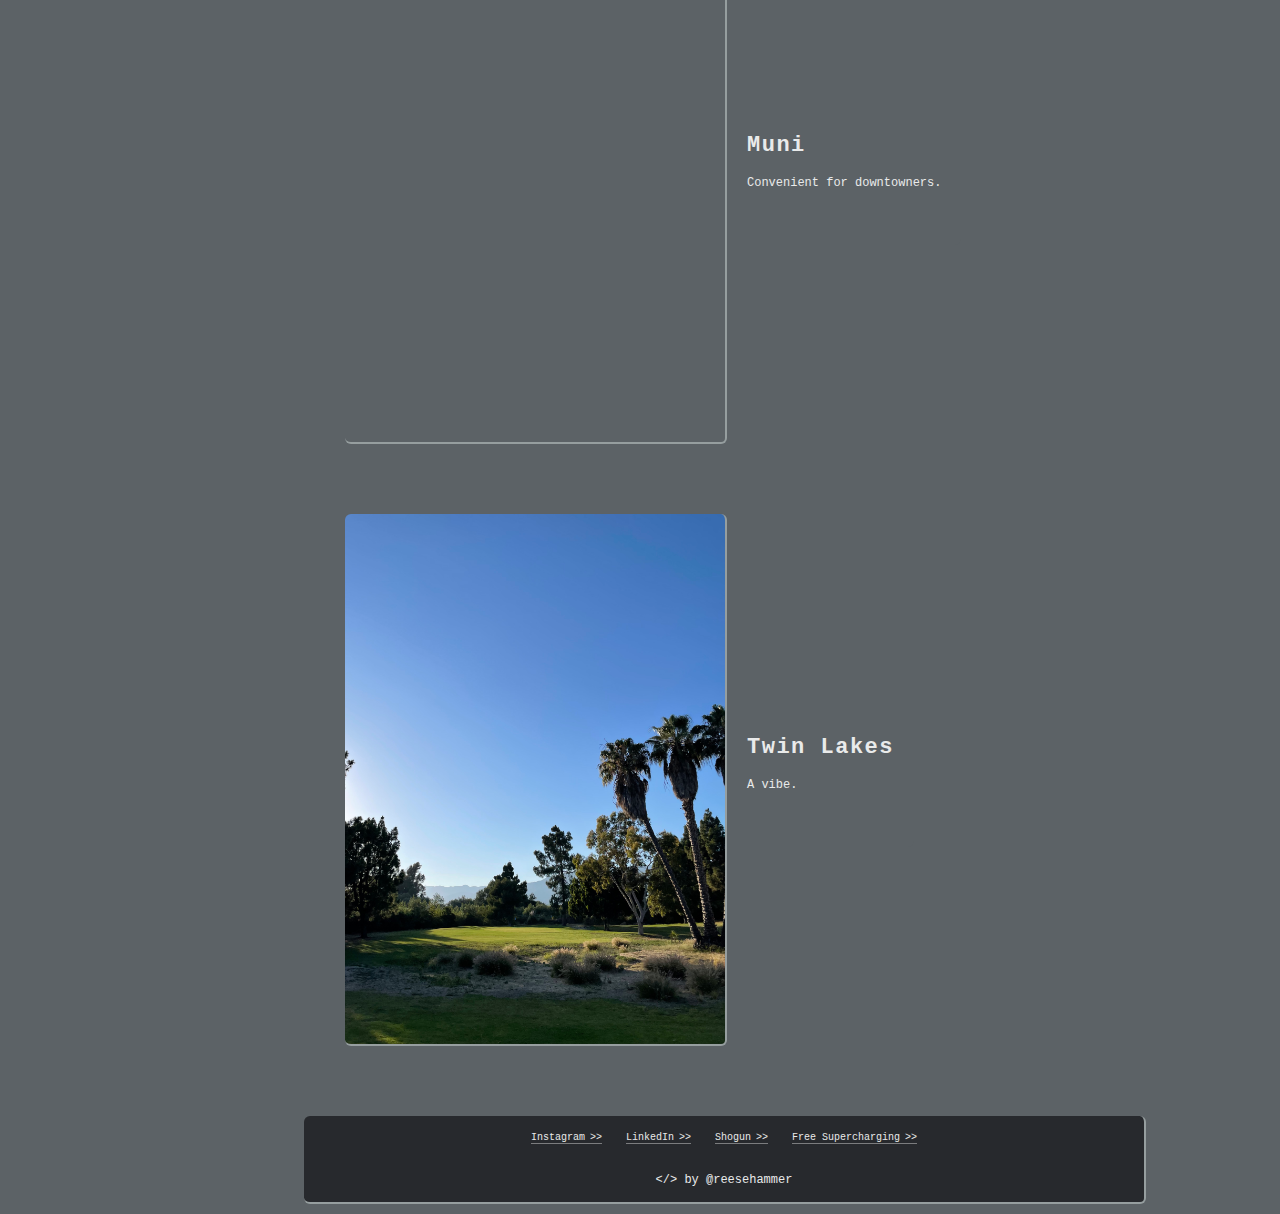
==== commit 305a8f58: "Update index.html" ====
--- a/index.html
+++ b/index.html
@@ -184,6 +184,7 @@
           </div>
         </div>
 
+	<!--      
         <div class="quote">
           <div class="img-2" style="background-image: url(golf2.jpg);"></div>
           <div>
@@ -205,6 +206,7 @@
             <h3>&#127758; Nā Pali Coast, Kauai</h3>
           </div>
         </div>
+	-->
 
 		    	<!-- </div> -->
 
